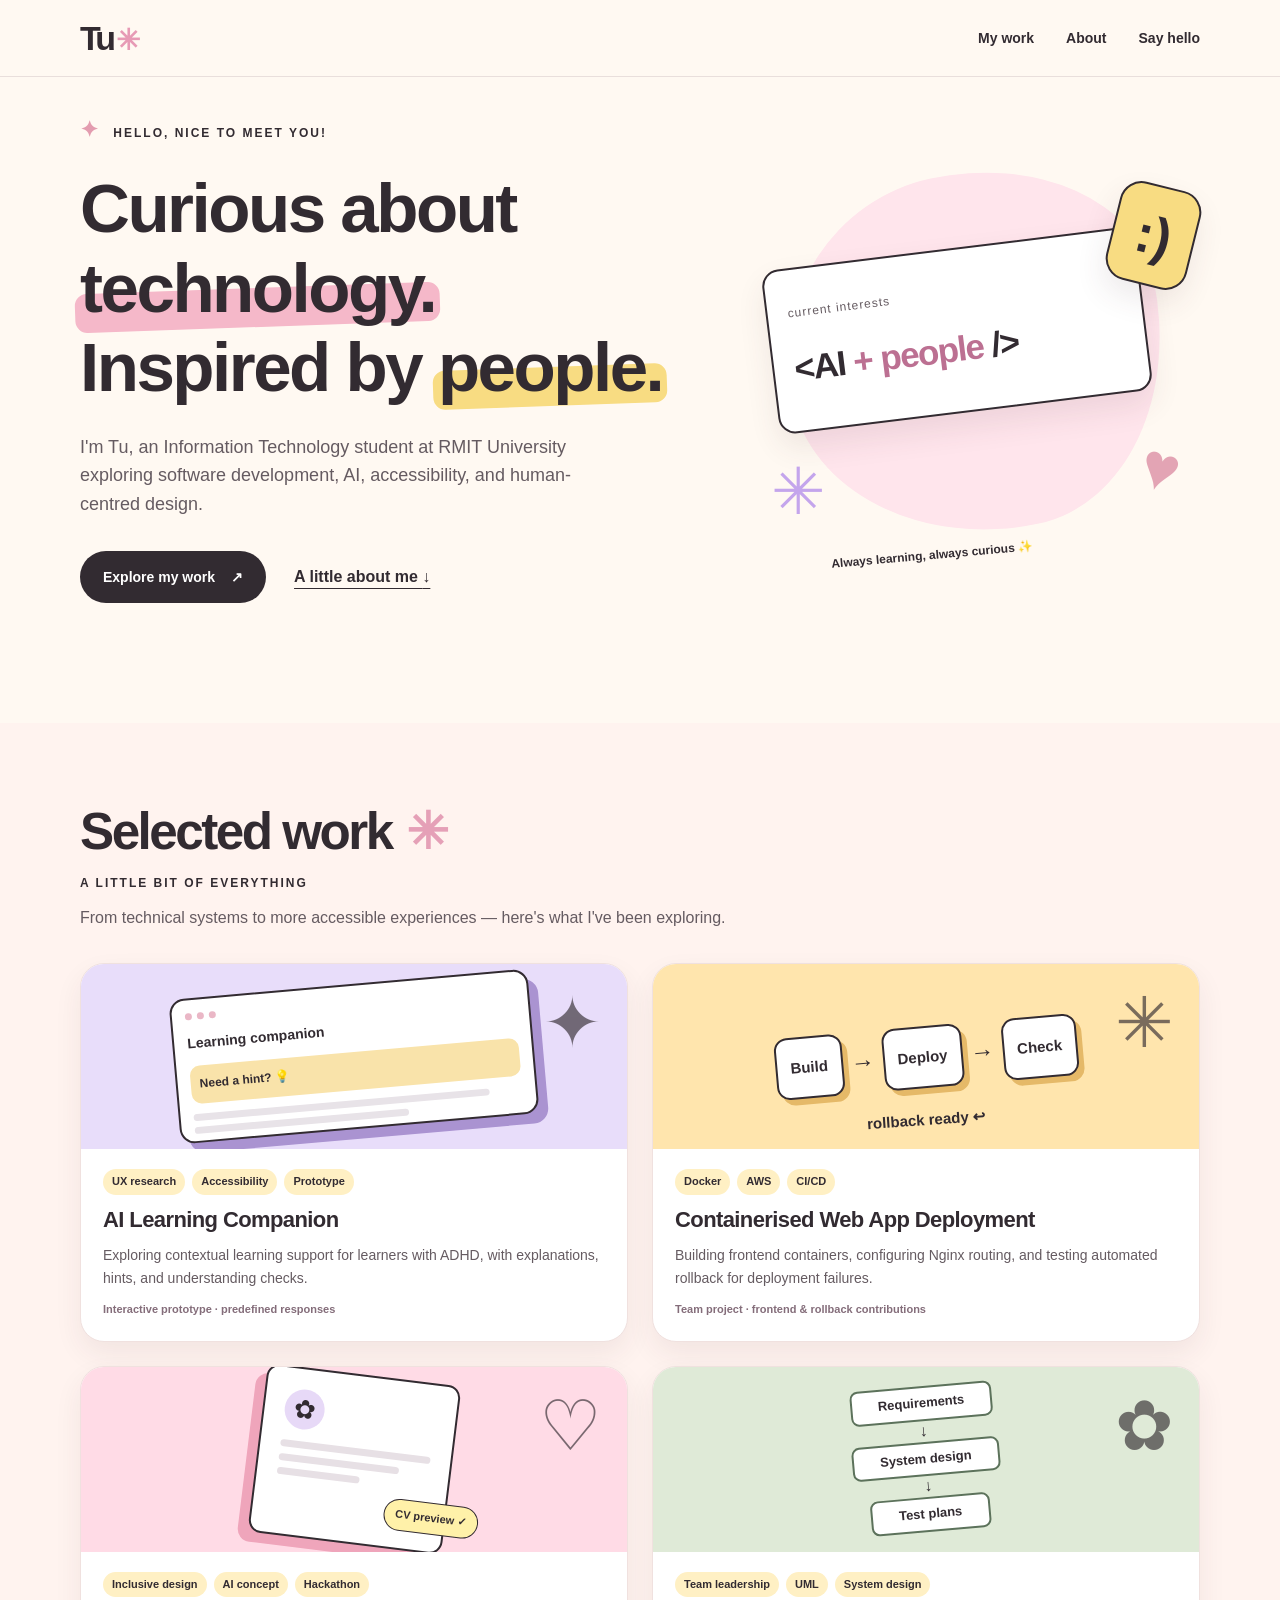
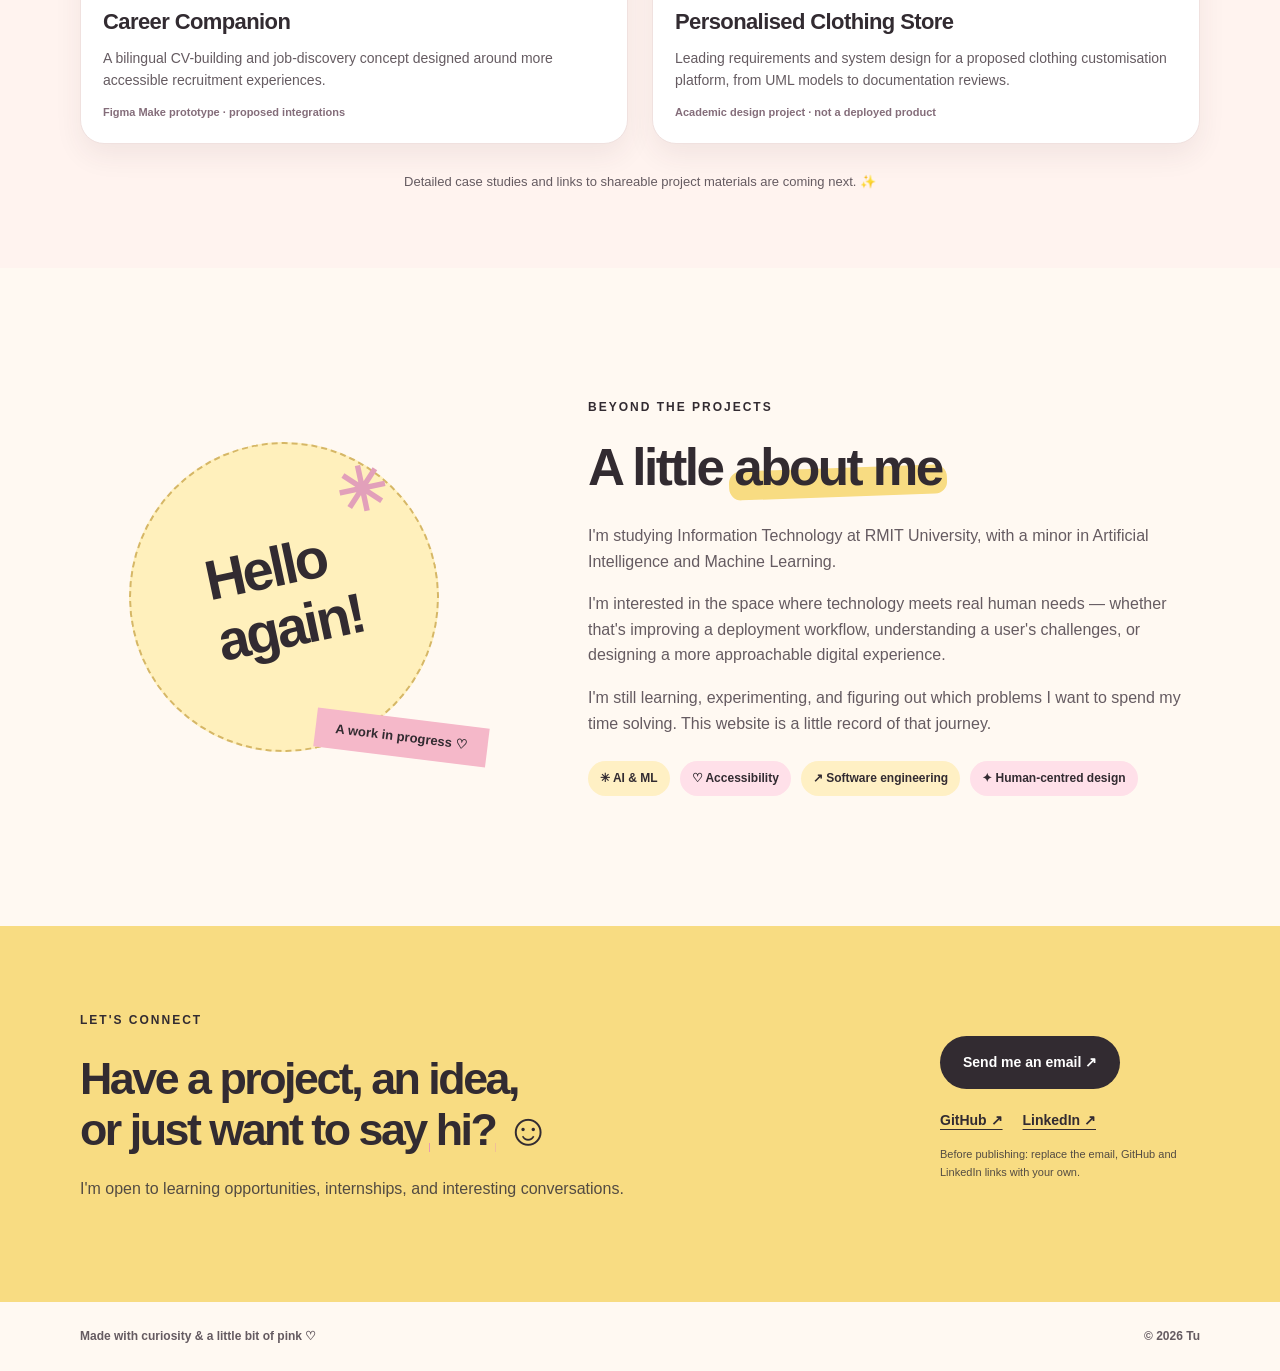
==== index.html @ e510f641 "Add back-to-top functionality on home page and reallocate files into folders" ====
<!DOCTYPE html>
<html lang="en">

<head>
  <meta charset="UTF-8" />
  <meta name="viewport" content="width=device-width, initial-scale=1.0" />
  <meta name="description" content="Portfolio of an RMIT Information Technology student exploring software development, AI and human-centred design." />
  <meta name="theme-color" content="#fff9f2" />
  <title>Tu | IT & Human-Centred Technology</title>
  <link rel="stylesheet" href="styles/styles.css" />
  <script src="scripts/script.js" defer></script>
</head>

<body>
  <a class="skip-link" href="#main">Skip to content</a>
  <header class="site-header">
    <nav class="nav container" aria-label="Main navigation">
      <a class="logo" href="#home" aria-label="Tu, back to home">Tu<span class="logo-dot">✳</span></a>
      <button class="menu-toggle" type="button" aria-expanded="false" aria-controls="nav-links" aria-label="Open navigation menu"><span></span><span></span><span></span></button>
      <div class="nav-links" id="nav-links">
        <a href="#work">My work</a><a href="#about">About</a><a href="#contact">Say hello</a>
      </div>
    </nav>
  </header>

  <main id="main">
    <section class="hero container" id="home" aria-labelledby="hero-title">
      <div class="hero-copy">
        <p class="eyebrow"><span class="sparkle" aria-hidden="true">✦</span> HELLO, NICE TO MEET YOU!</p>
        <h1 id="hero-title">Curious about <span class="highlight highlight-pink">technology.</span><br />Inspired by <span class="highlight highlight-yellow">people.</span></h1>
        <p class="hero-description">I'm Tu, an Information Technology student at RMIT University exploring software development, AI, accessibility, and human-centred design.</p>
        <div class="hero-actions"><a class="button button-primary" href="#work">Explore my work <span aria-hidden="true">↗</span></a><a class="text-link" href="#about">A little about me <span aria-hidden="true">↓</span></a></div>
      </div>
      <div class="hero-art" aria-hidden="true">
        <div class="art-blob"></div>
        <div class="art-card card-code"><span class="mini-label">current interests</span><span class="code-line">&lt;AI <b>+ people</b> /&gt;</span></div>
        <div class="art-card card-smile">:)</div>
        <div class="art-sticker sticker-star">✳</div>
        <div class="art-sticker sticker-heart">♥</div>
        <div class="art-caption">Always learning, always curious ✨</div>
      </div>
    </section>

    <section class="work-section" id="work" aria-labelledby="work-title">
      <div class="container">
        <div class="section-heading">
          <h2 id="work-title">Selected <span class="underline-swoosh">work</span><span class="title-star" aria-hidden="true">✳</span></h2>
          <p class="eyebrow">A LITTLE BIT OF EVERYTHING</p>
          <p class="section-description">From technical systems to more accessible experiences — here's what I've been exploring.</p>
        </div>
        <div class="project-grid">
          <a class="project-card project-card-link" href="pages/ai-learning-companion.html" aria-label="View AI Learning Companion case study">
            <div class="project-art art-learning"><span class="art-symbol" aria-hidden="true">✦</span>
              <div class="mock-window">
                <div class="mock-dots"><i></i><i></i><i></i></div>
                <div class="mock-title">Learning companion</div>
                <div class="mock-bubble">Need a hint? 💡</div>
                <div class="mock-line"></div>
                <div class="mock-line short"></div>
              </div>
            </div>
            <div class="project-body">
              <div class="tags"><span>UX research</span><span>Accessibility</span><span>Prototype</span></div>
              <h3>AI Learning Companion</h3>
              <p>Exploring contextual learning support for learners with ADHD, with explanations, hints, and understanding checks.</p>
              <p class="project-note">Interactive prototype · predefined responses</p>
            </div>
          </a>
          <article class="project-card">
            <div class="project-art art-deploy"><span class="art-symbol" aria-hidden="true">✳</span>
              <div class="pipeline" aria-hidden="true"><span>Build</span><b>→</b><span>Deploy</span><b>→</b><span>Check</span></div>
              <div class="pipeline-caption">rollback ready ↩</div>
            </div>
            <div class="project-body">
              <div class="tags"><span>Docker</span><span>AWS</span><span>CI/CD</span></div>
              <h3>Containerised Web App Deployment</h3>
              <p>Building frontend containers, configuring Nginx routing, and testing automated rollback for deployment failures.</p>
              <p class="project-note">Team project · frontend & rollback contributions</p>
            </div>
          </article>
          <article class="project-card">
            <div class="project-art art-career"><span class="art-symbol" aria-hidden="true">♡</span>
              <div class="resume-card">
                <div class="resume-avatar">✿</div>
                <div class="resume-lines"><i></i><i></i><i></i></div>
                <div class="resume-pill">CV preview ✓</div>
              </div>
            </div>
            <div class="project-body">
              <div class="tags"><span>Inclusive design</span><span>AI concept</span><span>Hackathon</span></div>
              <h3>Career Companion</h3>
              <p>A bilingual CV-building and job-discovery concept designed around more accessible recruitment experiences.</p>
              <p class="project-note">Figma Make prototype · proposed integrations</p>
            </div>
          </article>
          <article class="project-card">
            <div class="project-art art-store"><span class="art-symbol" aria-hidden="true">✿</span>
              <div class="diagram" aria-hidden="true"><span>Requirements</span><b>↓</b><span>System design</span><b>↓</b><span>Test plans</span></div>
            </div>
            <div class="project-body">
              <div class="tags"><span>Team leadership</span><span>UML</span><span>System design</span></div>
              <h3>Personalised Clothing Store</h3>
              <p>Leading requirements and system design for a proposed clothing customisation platform, from UML models to documentation reviews.</p>
              <p class="project-note">Academic design project · not a deployed product</p>
            </div>
          </article>
        </div>
        <p class="work-footnote">Detailed case studies and links to shareable project materials are coming next. ✨</p>
      </div>
    </section>

    <section class="about-section container" id="about" aria-labelledby="about-title">
      <div class="about-art" aria-hidden="true">
        <div class="about-circle"><span>Hello<br />again!</span><b>✳</b></div>
        <div class="about-tape">A work in progress ♡</div>
      </div>
      <div class="about-copy">
        <p class="eyebrow">BEYOND THE PROJECTS</p>
        <h2 id="about-title">A little <span class="highlight highlight-yellow">about me</span></h2>
        <p>I'm studying Information Technology at RMIT University, with a minor in Artificial Intelligence and Machine Learning.</p>
        <p>I'm interested in the space where technology meets real human needs — whether that's improving a deployment workflow, understanding a user's challenges, or designing a more approachable digital experience.</p>
        <p>I'm still learning, experimenting, and figuring out which problems I want to spend my time solving. This website is a little record of that journey.</p>
        <div class="interest-list"><span>✳ AI & ML</span><span>♡ Accessibility</span><span>↗ Software engineering</span><span>✦ Human-centred design</span></div>
      </div>
    </section>

    <section class="contact-section" id="contact" aria-labelledby="contact-title">
      <div class="container contact-inner">
        <div>
          <p class="eyebrow">LET'S CONNECT</p>
          <h2 id="contact-title">Have a project, an idea,<br />or just want to <em>say hi?</em> <span aria-hidden="true">☺</span></h2>
          <p>I'm open to learning opportunities, internships, and interesting conversations.</p>
        </div>
        <div class="contact-actions"><a class="button button-primary" href="mailto:YOUR_EMAIL@example.com">Send me an email ↗</a>
          <div class="social-links"><a href="https://github.com/TuVo712" target="_blank" rel="noopener noreferrer">GitHub ↗</a><a href="https://www.linkedin.com/" target="_blank" rel="noopener noreferrer">LinkedIn ↗</a></div>
          <p class="placeholder-warning">Before publishing: replace the email, GitHub and LinkedIn links with your own.</p>
        </div>
      </div>
    </section>
  </main>
  <footer class="footer container"><span>Made with curiosity & a little bit of pink ♡</span><span>© <span id="year">2026</span> Tu</span></footer>
  <a class="home-to-top" href="#home" aria-label="Back to top" title="Back to top">↑</a>
  <script src="scripts/back-to-top.js" defer></script>
</body>

</html>
---- styles/styles.css ----
:root {
    --ink: #322b31;
    --muted: #655b61;
    --cream: #fff9f2;
    --pink: #f5b8c9;
    --pink-light: #ffe5ec;
    --yellow: #f8dc82;
    --yellow-light: #fff0bc;
    --purple: #dcd2f5;
    --line: #e9dfdc;
    --shadow: 0 12px 28px rgba(66, 42, 50, .07);
    font-family: 'Trebuchet MS', Arial, sans-serif;
    color: var(--ink);
    background: var(--cream);
    scroll-behavior: smooth
}

* {
    box-sizing: border-box
}

body {
    margin: 0;
    line-height: 1.6
}

a {
    color: inherit
}

button {
    font: inherit
}

.container {
    width: min(1120px, calc(100% - 48px));
    margin-inline: auto
}

.skip-link {
    position: absolute;
    left: 12px;
    top: -60px;
    background: var(--ink);
    color: white;
    padding: 10px;
    z-index: 100
}

.skip-link:focus {
    top: 12px
}

:focus-visible {
    outline: 3px solid #7d58ba;
    outline-offset: 4px
}

.site-header {
    background: rgba(255, 249, 242, .96);
    border-bottom: 1px solid var(--line);
    position: sticky;
    top: 0;
    z-index: 20;
    backdrop-filter: blur(12px)
}

.nav {
    min-height: 76px;
    display: flex;
    align-items: center;
    justify-content: space-between
}

.logo {
    font-size: 34px;
    font-weight: 900;
    letter-spacing: -3px;
    text-decoration: none;
    line-height: 1
}

.logo-dot {
    color: #e79ab5;
    font-size: 29px;
    margin-left: 3px
}

.nav-links {
    display: flex;
    gap: 32px;
    align-items: center
}

.nav-links a {
    text-decoration: none;
    font-weight: 700;
    font-size: 14px
}

.nav-links a:hover,
.text-link:hover,
.social-links a:hover {
    color: #ae4c75
}

.menu-toggle {
    display: none;
    border: 0;
    background: transparent;
    padding: 10px;
    cursor: pointer
}

.menu-toggle span {
    display: block;
    width: 24px;
    height: 2px;
    background: var(--ink);
    margin: 5px
}

.hero {
    display: grid;
    grid-template-columns: 1.15fr .85fr;
    gap: 40px;
    align-items: center;
    padding-top: 35px;
    padding-bottom: 120px
}

.eyebrow {
    font-size: 12px;
    letter-spacing: 2px;
    font-weight: 900;
    margin: 0 0 22px
}

.sparkle {
    font-size: 22px;
    color: #e39caf;
    margin-right: 8px
}

h1,
h2,
h3,
p {
    margin-top: 0
}

h1,
h2 {
    line-height: 1.15;
    letter-spacing: -2.5px
}

h1 {
    font-size: clamp(43px, 5.4vw, 76px);
    margin-bottom: 25px
}

h2 {
    font-size: clamp(35px, 4vw, 55px);
    margin-bottom: 0
}

.highlight {
    position: relative;
    z-index: 0;
    white-space: nowrap
}

.highlight:before {
    content: '';
    position: absolute;
    inset: 50% -5px 0;
    z-index: -1;
    border-radius: 12px;
    transform: rotate(-2deg)
}

.highlight-pink:before {
    background: var(--pink)
}

.highlight-yellow:before {
    background: var(--yellow)
}

.hero-description {
    max-width: 540px;
    color: var(--muted);
    font-size: 18px;
    margin-bottom: 32px
}

.hero-actions {
    display: flex;
    align-items: center;
    gap: 28px;
    flex-wrap: wrap
}

.button {
    display: inline-flex;
    align-items: center;
    justify-content: center;
    gap: 16px;
    padding: 15px 23px;
    text-decoration: none;
    border-radius: 100px;
    font-weight: 900;
    font-size: 14px;
    transition: transform .2s, box-shadow .2s
}

.button:hover {
    transform: translateY(-3px);
    box-shadow: var(--shadow)
}

.button-primary {
    background: var(--ink);
    color: white
}

.text-link {
    font-weight: 800;
    text-underline-offset: 6px
}

.hero-art {
    height: 420px;
    position: relative;
    isolation: isolate
}

.art-blob {
    position: absolute;
    inset: 25px 35px 35px 45px;
    background: var(--pink-light);
    border-radius: 48% 52% 43% 57% / 52% 40% 60% 48%;
    transform: rotate(-12deg)
}

.art-card {
    position: absolute;
    box-shadow: 0 14px 30px #50313a19
}

.card-code {
    background: white;
    border: 2px solid var(--ink);
    border-radius: 17px;
    top: 100px;
    left: 6%;
    padding: 25px 20px;
    transform: rotate(-7deg);
    width: 82%;
    min-height: 165px;
    display: flex;
    flex-direction: column;
    justify-content: center;
    gap: 18px
}

.mini-label {
    font-size: 12px;
    color: var(--muted);
    letter-spacing: 1px
}

.code-line {
    font-size: clamp(23px, 3vw, 35px);
    font-weight: 900;
    letter-spacing: -1.5px
}

.code-line b {
    color: #bc7092
}

.card-smile {
    background: var(--yellow);
    border: 2px solid var(--ink);
    font-size: 53px;
    font-weight: 900;
    line-height: 1;
    right: 1%;
    top: 37px;
    transform: rotate(14deg);
    padding: 22px;
    border-radius: 22px
}

.art-sticker {
    position: absolute;
    font-size: 65px
}

.sticker-star {
    color: #c4a5ec;
    bottom: 24px;
    left: 30px
}

.sticker-heart {
    color: #e3a4b4;
    right: 20px;
    bottom: 48px;
    transform: rotate(17deg)
}

.art-caption {
    position: absolute;
    bottom: 3px;
    left: 90px;
    font-size: 12px;
    font-weight: 800;
    transform: rotate(-5deg)
}

.work-section {
    background: #fff3ef;
    padding: 80px 0 75px
}

.section-heading {
    display: flex;
    flex-direction: column;
    align-items: flex-start;
    gap: 12px;
    margin-bottom: 32px;
}

.section-heading .eyebrow {
    margin: 0;
}

.section-heading .section-description {
    max-width: 650px;
    color: var(--muted);
    margin: 0;
    line-height: 1.6;
}

.underline-swoosh {
    text-decoration: underline;
    text-decoration-color: var(--yellow);
    text-decoration-thickness: 12px;
    text-underline-offset: -5px
}

.title-star {
    color: #e5a0b7;
    margin-left: 14px
}

.project-grid {
    display: grid;
    grid-template-columns: repeat(2, minmax(0, 1fr));
    gap: 24px
}

.project-card {
    background: white;
    border: 1px solid #f0e1df;
    border-radius: 24px;
    overflow: hidden;
    box-shadow: var(--shadow);
    transition: transform .2s
}

.project-card:hover {
    transform: translateY(-5px)
}

.project-art {
    height: 185px;
    position: relative;
    display: grid;
    place-items: center;
    overflow: hidden
}

.art-learning {
    background: #e8ddfa
}

.art-deploy {
    background: #ffe5ad
}

.art-career {
    background: #ffdbe6
}

.art-store {
    background: #dfead7
}

.art-symbol {
    position: absolute;
    right: 25px;
    top: 3px;
    font-size: 70px;
    opacity: .65
}

.mock-window {
    background: #fff;
    border: 2px solid var(--ink);
    border-radius: 15px;
    width: 66%;
    height: 145px;
    transform: rotate(-5deg);
    padding: 13px;
    box-shadow: 9px 10px 0 #aa93d1
}

.mock-dots {
    display: flex;
    gap: 5px;
    margin-bottom: 12px
}

.mock-dots i {
    width: 7px;
    height: 7px;
    background: #eab7c6;
    border-radius: 50%
}

.mock-title {
    font-weight: 900;
    font-size: 14px;
    margin-bottom: 12px
}

.mock-bubble {
    background: #f9e3aa;
    border-radius: 10px;
    padding: 9px;
    font-size: 12px;
    font-weight: 700;
    margin-bottom: 10px
}

.mock-line {
    height: 7px;
    width: 90%;
    background: #e8e3e8;
    border-radius: 10px;
    margin-bottom: 6px
}

.mock-line.short {
    width: 65%
}

.pipeline {
    display: flex;
    align-items: center;
    gap: 8px;
    transform: rotate(-5deg)
}

.pipeline span {
    background: white;
    border: 2px solid var(--ink);
    border-radius: 13px;
    padding: 17px 13px;
    font-size: 15px;
    font-weight: 900;
    box-shadow: 5px 6px 0 #e5b968
}

.pipeline b {
    font-size: 24px
}

.pipeline-caption {
    position: absolute;
    bottom: 17px;
    font-size: 15px;
    font-weight: 800;
    transform: rotate(-4deg)
}

.resume-card {
    width: 195px;
    height: 170px;
    background: white;
    border: 2px solid var(--ink);
    border-radius: 13px;
    transform: rotate(7deg);
    box-shadow: -10px 10px 0 #efa5bb;
    padding: 20px
}

.resume-avatar {
    background: #e7d9f7;
    width: 40px;
    height: 40px;
    border-radius: 50%;
    text-align: center;
    font-size: 26px
}

.resume-lines {
    margin-top: 12px
}

.resume-lines i {
    display: block;
    background: #e7e0e5;
    height: 7px;
    border-radius: 4px;
    margin: 7px 0
}

.resume-lines i:nth-child(2) {
    width: 80%
}

.resume-lines i:nth-child(3) {
    width: 55%
}

.resume-pill {
    position: absolute;
    right: -35px;
    bottom: 17px;
    background: #fff1a9;
    padding: 6px 11px;
    border-radius: 20px;
    border: 1px solid var(--ink);
    font-size: 11px;
    font-weight: 800
}

.diagram {
    display: flex;
    flex-direction: column;
    align-items: center;
    gap: 0;
    transform: rotate(-5deg)
}

.diagram span {
    background: white;
    border: 2px solid #5c725b;
    border-radius: 8px;
    padding: 5px 26px;
    font-size: 13px;
    font-weight: 900
}

.diagram b {
    line-height: 1.3
}

.project-body {
    padding: 20px 22px 22px
}

.tags {
    display: flex;
    gap: 7px;
    flex-wrap: wrap;
    margin-bottom: 11px
}

.tags span {
    font-size: 11px;
    background: #fff0c4;
    border-radius: 20px;
    padding: 4px 9px;
    font-weight: 800
}

.project-body h3 {
    font-size: 22px;
    line-height: 1.3;
    margin-bottom: 10px;
    letter-spacing: -.6px
}

.project-body>p {
    color: var(--muted);
    font-size: 14px;
    margin-bottom: 12px
}

.project-body .project-note {
    font-size: 11px;
    color: #846d7a;
    margin-bottom: 0;
    font-weight: 800
}

.work-footnote {
    text-align: center;
    font-size: 13px;
    color: var(--muted);
    margin: 28px 0 0
}

.about-section {
    display: grid;
    grid-template-columns: .8fr 1.2fr;
    gap: 100px;
    align-items: center;
    padding-top: 130px;
    padding-bottom: 130px
}

.about-art {
    min-height: 350px;
    display: grid;
    place-items: center;
    position: relative
}

.about-circle {
    height: 310px;
    width: 310px;
    border-radius: 50%;
    background: var(--yellow-light);
    border: 2px dashed #d6b766;
    display: flex;
    align-items: center;
    justify-content: center;
    transform: rotate(-12deg);
    position: relative
}

.about-circle>span {
    font-size: 56px;
    font-weight: 900;
    line-height: 1.1;
    letter-spacing: -3px
}

.about-circle>b {
    position: absolute;
    right: 30px;
    top: 18px;
    font-size: 60px;
    color: #e2a0ba
}

.about-tape {
    position: absolute;
    bottom: 15px;
    right: 0;
    background: var(--pink);
    padding: 9px 20px;
    transform: rotate(7deg);
    font-weight: 800;
    font-size: 13px
}

.about-copy h2 {
    margin-bottom: 25px
}

.about-copy>p:not(.eyebrow) {
    color: var(--muted);
    font-size: 16px;
    margin-bottom: 17px
}

.interest-list {
    display: flex;
    gap: 10px;
    flex-wrap: wrap;
    margin-top: 25px
}

.interest-list span {
    padding: 8px 12px;
    background: #fff0c4;
    border-radius: 20px;
    font-weight: 800;
    font-size: 12px
}

.interest-list span:nth-child(even) {
    background: #ffe0e9
}

.contact-section {
    background: var(--yellow);
    padding: 85px 0
}

.contact-inner {
    display: flex;
    justify-content: space-between;
    align-items: center;
    gap: 40px
}

.contact-inner h2 {
    font-size: clamp(31px, 3.5vw, 48px);
    margin-bottom: 20px
}

.contact-inner h2 em {
    font-style: normal;
    text-decoration: underline;
    text-decoration-color: #e79bb3;
    text-decoration-thickness: 9px;
    text-underline-offset: -2px
}

.contact-inner p:not(.eyebrow) {
    color: #534b42
}

.contact-actions {
    min-width: 240px
}

.social-links {
    display: flex;
    gap: 20px;
    margin-top: 20px
}

.social-links a {
    font-weight: 900;
    font-size: 14px;
    text-underline-offset: 4px
}

.placeholder-warning {
    max-width: 260px;
    font-size: 11px;
    margin-top: 15px
}

.footer {
    display: flex;
    justify-content: space-between;
    gap: 20px;
    padding-top: 25px;
    padding-bottom: 25px;
    font-size: 12px;
    font-weight: 800;
    color: var(--muted)
}

@media(max-width:850px) {
    .hero {
        grid-template-columns: 1fr;
        padding-top: 70px;
        padding-bottom: 75px
    }

    .hero-art {
        height: 320px;
        max-width: 440px;
        width: 100%;
        margin: auto
    }

    .card-code {
        top: 70px
    }

    .section-heading {
        align-items: start;
        flex-direction: column;
        gap: 12px
    }

    .about-section {
        gap: 35px
    }

    .about-circle {
        height: 240px;
        width: 240px
    }

    .about-circle>span {
        font-size: 44px
    }

    .about-art {
        min-height: 280px
    }
}

@media(max-width:620px) {
    .container {
        width: min(100% - 32px, 1120px)
    }

    .nav {
        min-height: 65px
    }

    .menu-toggle {
        display: block
    }

    .nav-links {
        display: none;
        position: absolute;
        top: 65px;
        left: 0;
        right: 0;
        background: var(--cream);
        border-bottom: 1px solid var(--line);
        padding: 18px 24px;
        flex-direction: column;
        align-items: stretch;
        gap: 18px
    }

    .nav-links.open {
        display: flex
    }

    .hero {
        gap: 0;
        padding-top: 60px
    }

    .hero-description {
        font-size: 16px
    }

    .hero-art {
        height: 290px
    }

    .card-code {
        left: 7%;
        top: 65px;
        min-height: 130px;
        padding: 16px
    }

    .card-smile {
        font-size: 36px;
        right: 5%;
        top: 28px
    }

    .art-sticker {
        font-size: 45px
    }

    .work-section {
        padding: 70px 0
    }

    .project-grid {
        grid-template-columns: 1fr
    }

    .project-art {
        height: 185px
    }

    .about-section {
        grid-template-columns: 1fr;
        padding-top: 70px;
        padding-bottom: 80px
    }

    .about-art {
        min-height: 255px;
        order: 2
    }

    .about-copy {
        order: 1
    }

    .contact-section {
        padding: 65px 0
    }

    .contact-inner {
        flex-direction: column;
        align-items: start
    }

    .footer {
        flex-direction: column;
        gap: 4px
    }

    h1 {
        letter-spacing: -2px
    }

    h2 {
        letter-spacing: -1.5px
    }
}

@media(prefers-reduced-motion:reduce) {

    *,
    *:before,
    *:after {
        scroll-behavior: auto !important;
        transition: none !important;
        animation: none !important
    }
}


/* Clickable project card: the whole card is one accessible link. */
.project-card-link {
    display: block;
    color: inherit;
    text-decoration: none;
    cursor: pointer;
}
.project-card-link:hover {
    color: inherit;
}
.project-card-link:focus-visible {
    outline: 3px solid #7d58ba;
    outline-offset: 5px;
    transform: translateY(-5px);
}

/* Homepage back-to-top control */
.home-to-top {
  position: fixed; right: 26px; bottom: 26px; z-index: 30;
  width: 46px; height: 46px; display: grid; place-items: center;
  border-radius: 50%; background: #f5d5e4; color: var(--ink);
  border: 1px solid #e9b7cd; box-shadow: 0 8px 22px #322b3122;
  font-size: 25px; font-weight: 800; text-decoration: none;
  opacity: 0; visibility: hidden; transform: translateY(10px);
  transition: opacity .2s, transform .2s, visibility .2s;
}
.home-to-top.visible { opacity: 1; visibility: visible; transform: translateY(0); }
.home-to-top:hover { background: #eec2d7; }
.home-to-top:focus-visible { outline: 3px solid #875a96; outline-offset: 3px; }
@media (max-width: 850px) { .home-to-top { right: 16px; bottom: 18px; } }
@media (prefers-reduced-motion: reduce) { .home-to-top { transition: none; } }
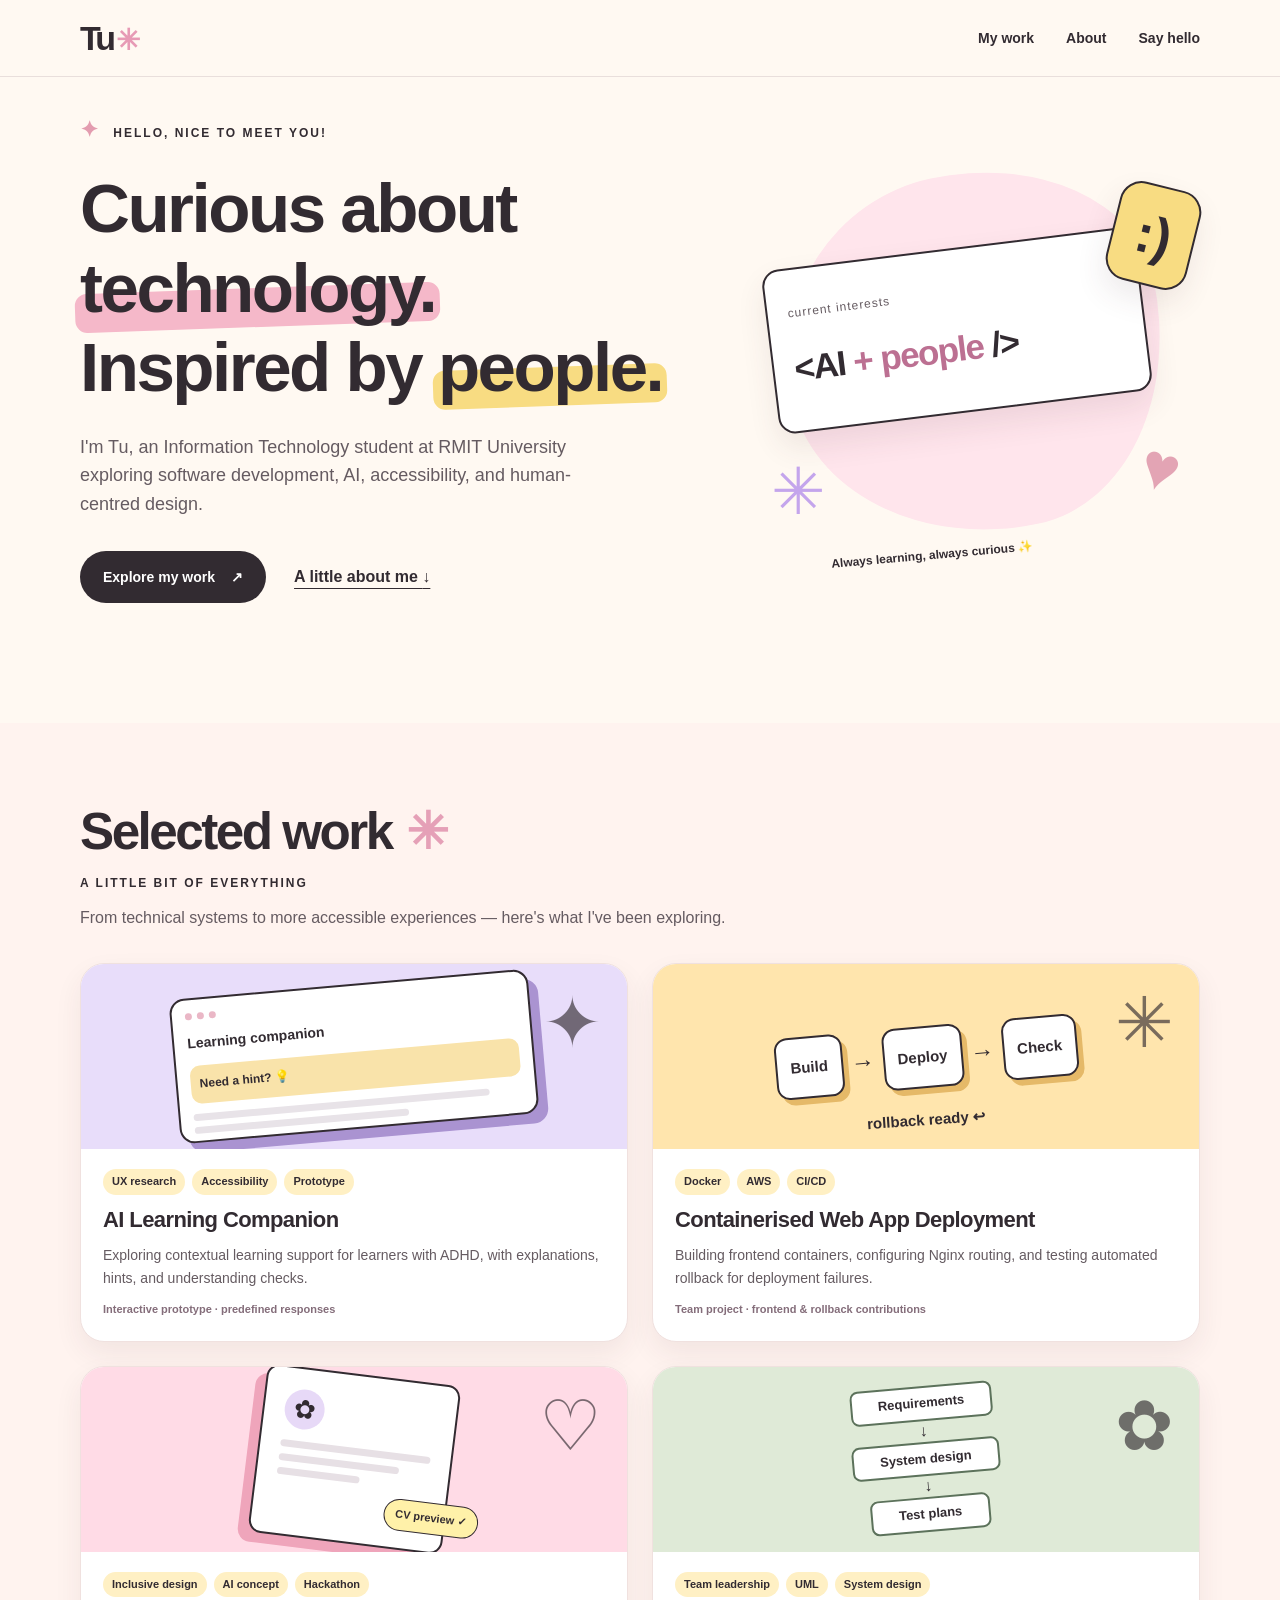
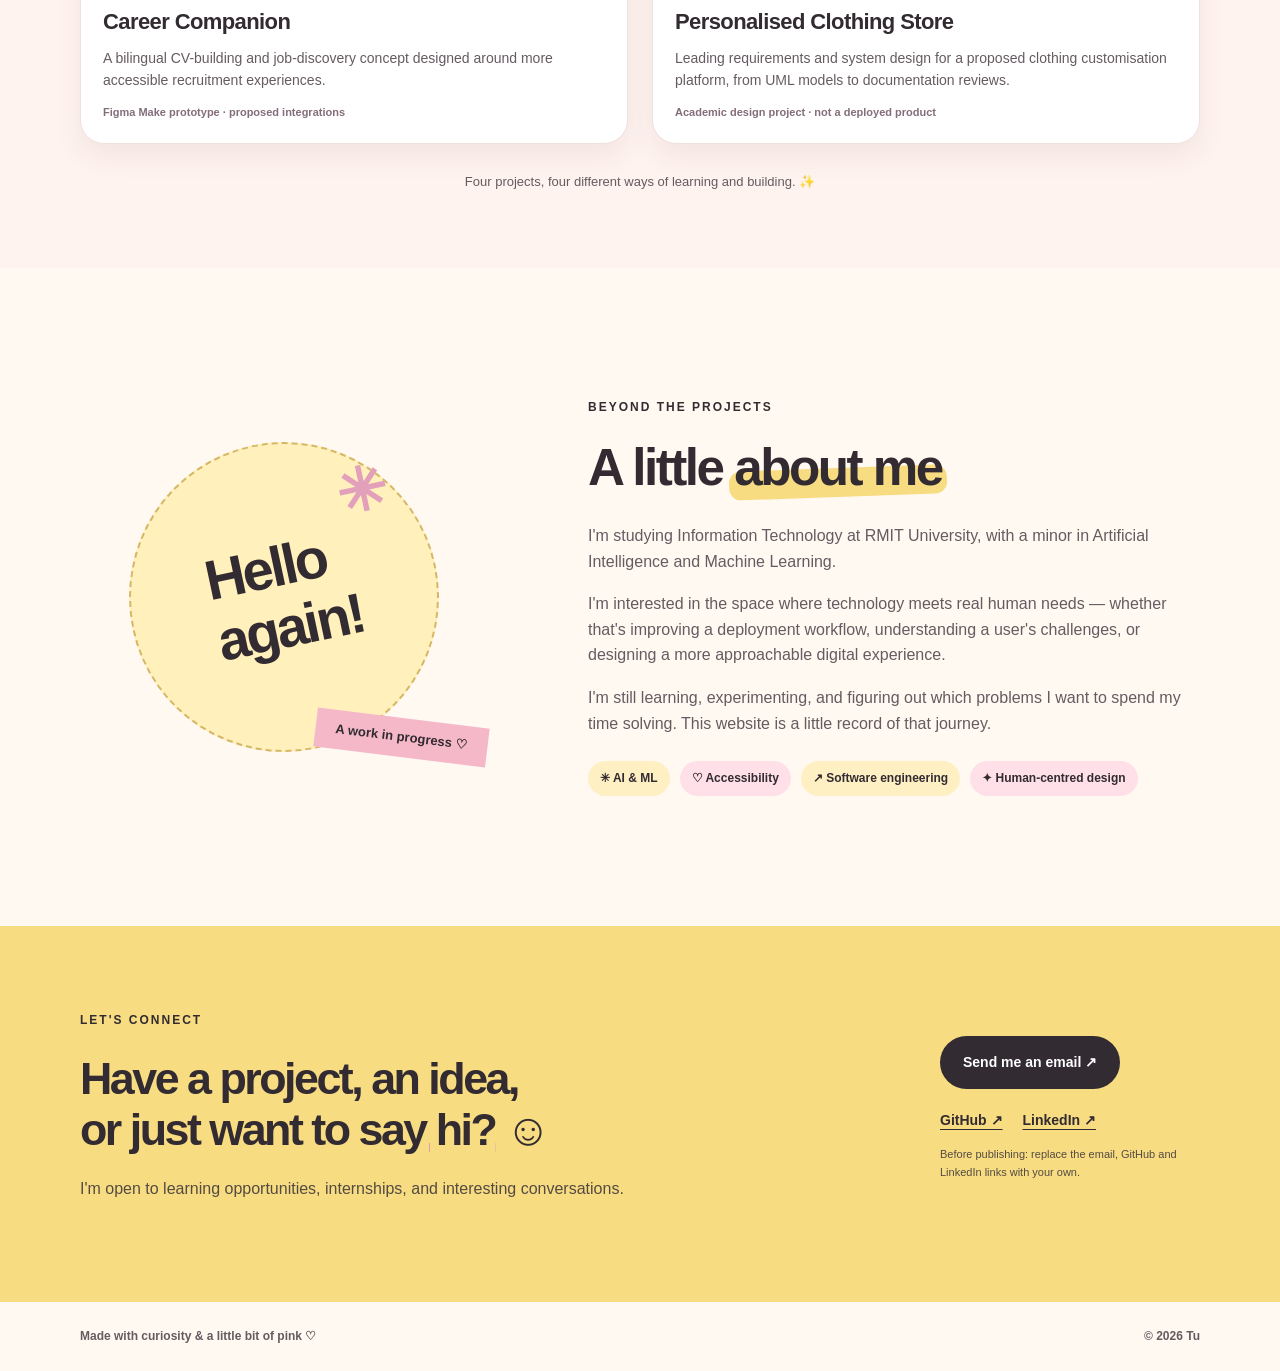
==== commit 22d1c597: "Update index.html for personalised clothing store link, add new personalised clothing case page and " ====
--- a/index.html
+++ b/index.html
@@ -66,7 +66,7 @@
               <p class="project-note">Interactive prototype · predefined responses</p>
             </div>
           </a>
-          <article class="project-card">
+          <a class="project-card project-card-link" href="pages/containerised-web-app-deployment.html" aria-label="View Containerised Web App Deployment case study">
             <div class="project-art art-deploy"><span class="art-symbol" aria-hidden="true">✳</span>
               <div class="pipeline" aria-hidden="true"><span>Build</span><b>→</b><span>Deploy</span><b>→</b><span>Check</span></div>
               <div class="pipeline-caption">rollback ready ↩</div>
@@ -77,8 +77,8 @@
               <p>Building frontend containers, configuring Nginx routing, and testing automated rollback for deployment failures.</p>
               <p class="project-note">Team project · frontend & rollback contributions</p>
             </div>
-          </article>
-          <article class="project-card">
+          </a>
+          <a class="project-card project-card-link" href="pages/career-companion.html" aria-label="View Career Companion case study">
             <div class="project-art art-career"><span class="art-symbol" aria-hidden="true">♡</span>
               <div class="resume-card">
                 <div class="resume-avatar">✿</div>
@@ -92,8 +92,8 @@
               <p>A bilingual CV-building and job-discovery concept designed around more accessible recruitment experiences.</p>
               <p class="project-note">Figma Make prototype · proposed integrations</p>
             </div>
-          </article>
-          <article class="project-card">
+          </a>
+          <a class="project-card project-card-link" href="pages/personalised-clothing-store.html" aria-label="View Personalised Clothing Store case study">
             <div class="project-art art-store"><span class="art-symbol" aria-hidden="true">✿</span>
               <div class="diagram" aria-hidden="true"><span>Requirements</span><b>↓</b><span>System design</span><b>↓</b><span>Test plans</span></div>
             </div>
@@ -103,9 +103,9 @@
               <p>Leading requirements and system design for a proposed clothing customisation platform, from UML models to documentation reviews.</p>
               <p class="project-note">Academic design project · not a deployed product</p>
             </div>
-          </article>
+          </a>
         </div>
-        <p class="work-footnote">Detailed case studies and links to shareable project materials are coming next. ✨</p>
+        <p class="work-footnote">Four projects, four different ways of learning and building. ✨</p>
       </div>
     </section>
 
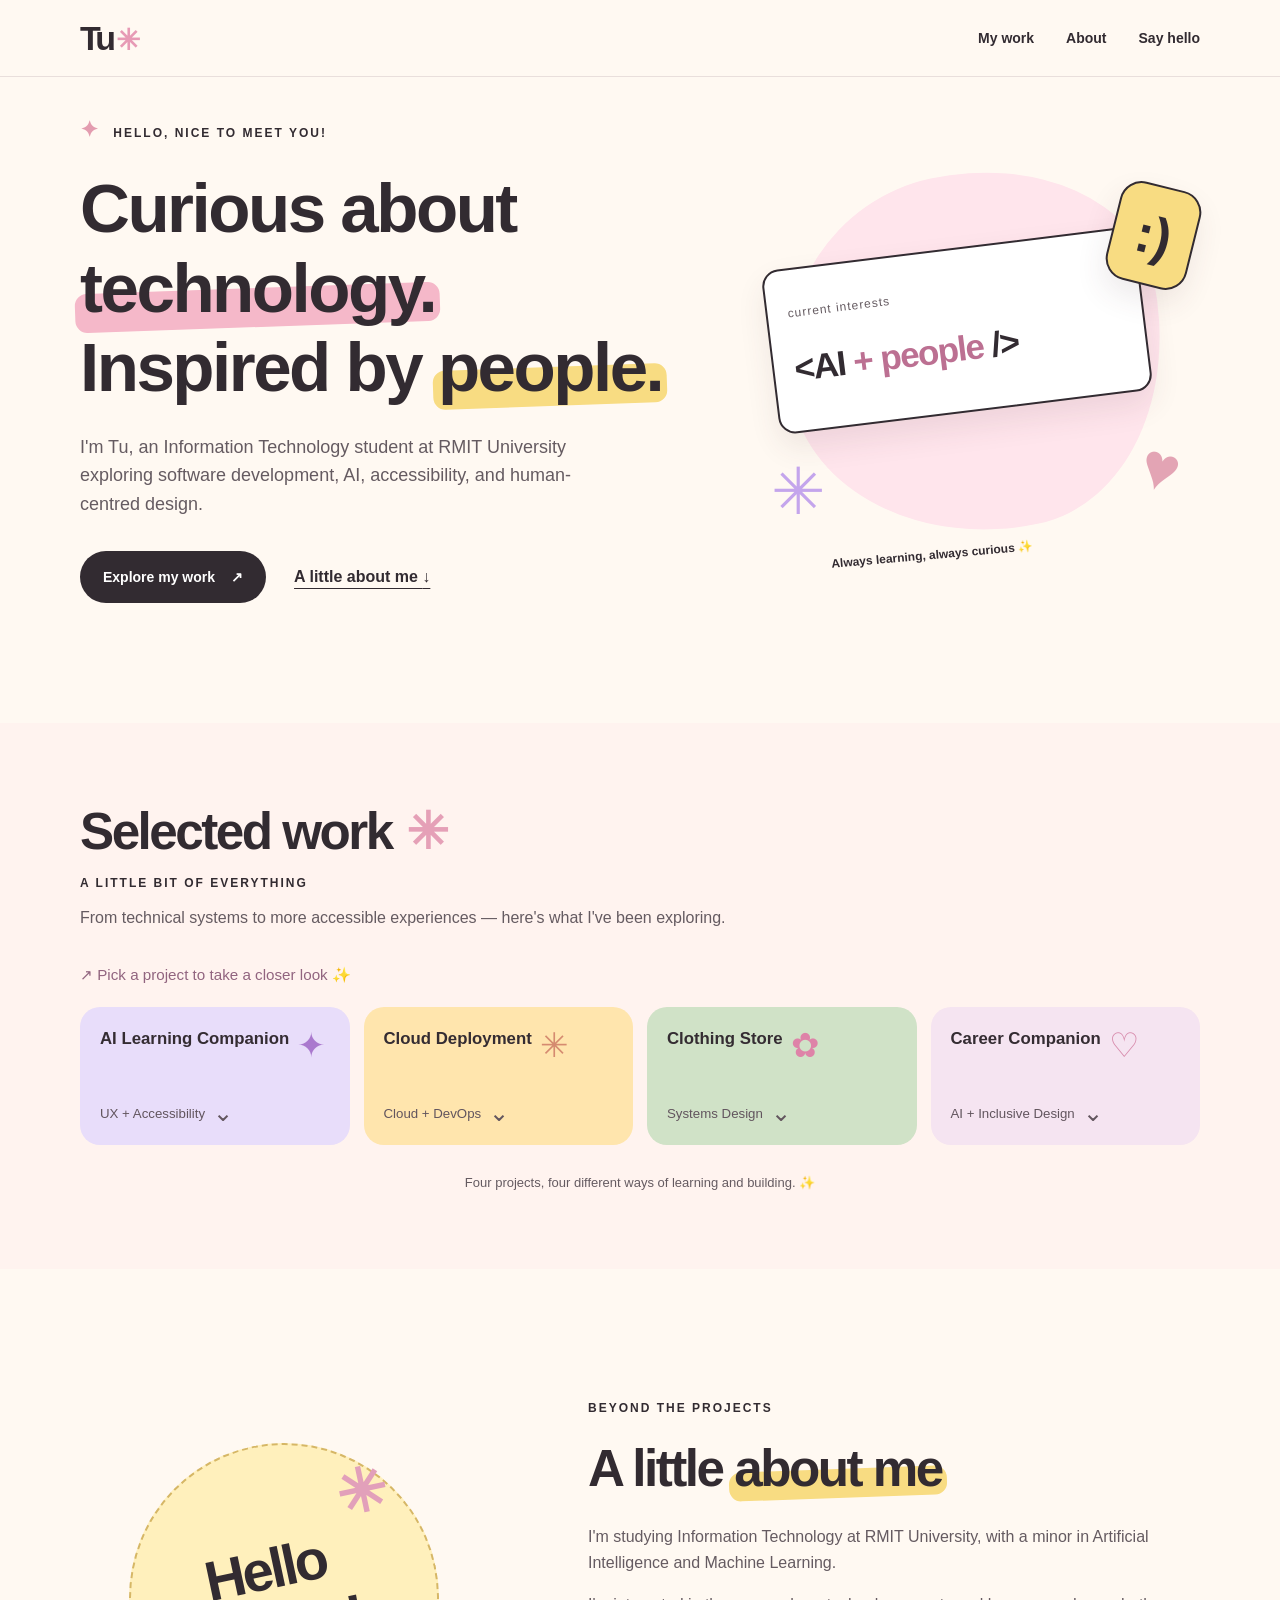
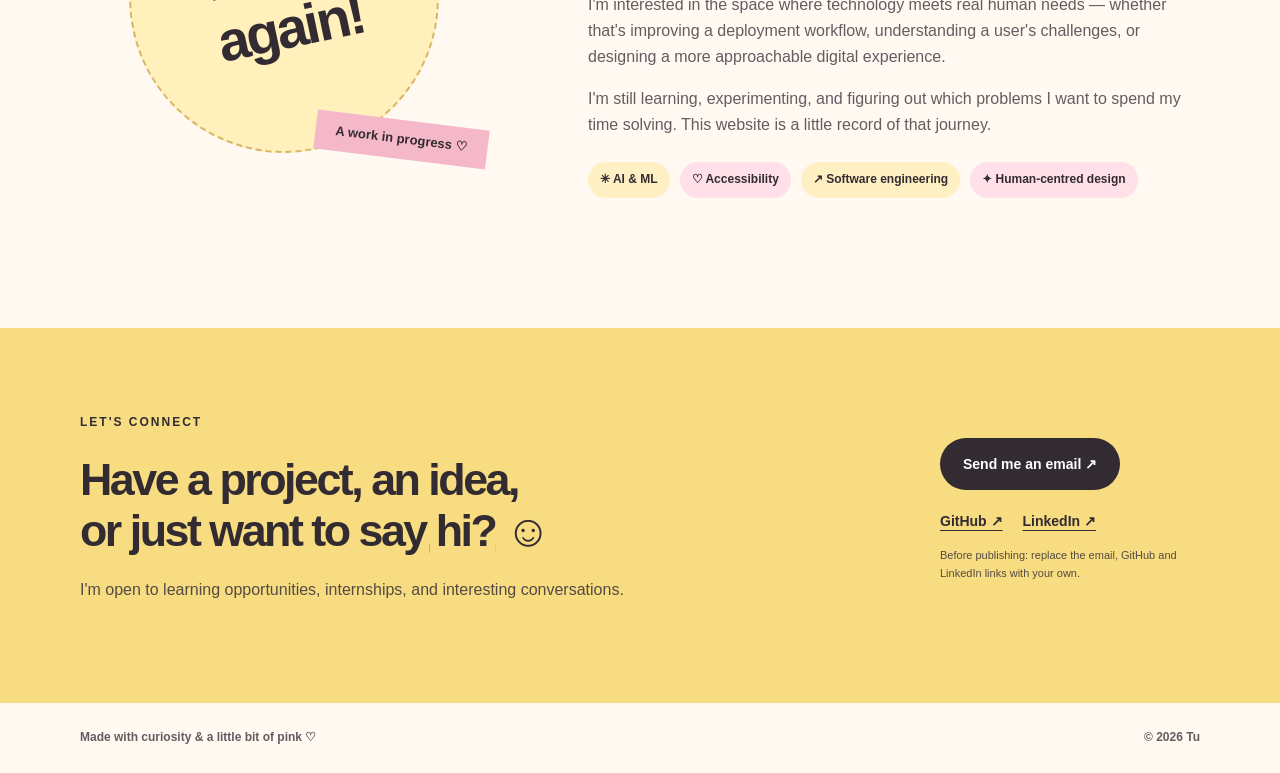
==== commit 6082d9eb: "change work's cards into collapsible panels" ====
--- a/index.html
+++ b/index.html
@@ -48,7 +48,27 @@
           <p class="eyebrow">A LITTLE BIT OF EVERYTHING</p>
           <p class="section-description">From technical systems to more accessible experiences — here's what I've been exploring.</p>
         </div>
-        <div class="project-grid">
+        <p class="work-instruction">↗ Pick a project to take a closer look ✨</p>
+        <div class="project-tiles" aria-label="Choose a project">
+          <button type="button" class="project-tile tile-learning" aria-expanded="false" aria-controls="project-preview" data-project="0">
+            <span class="tile-top"><span class="tile-name">AI Learning Companion</span><span class="tile-symbol" aria-hidden="true">✦</span></span>
+            <span class="tile-bottom"><span>UX + Accessibility</span><span class="tile-chevron" aria-hidden="true">⌄</span></span>
+          </button>
+          <button type="button" class="project-tile tile-deploy" aria-expanded="false" aria-controls="project-preview" data-project="1">
+            <span class="tile-top"><span class="tile-name">Cloud Deployment</span><span class="tile-symbol" aria-hidden="true">✳</span></span>
+            <span class="tile-bottom"><span>Cloud + DevOps</span><span class="tile-chevron" aria-hidden="true">⌄</span></span>
+          </button>
+          <button type="button" class="project-tile tile-store" aria-expanded="false" aria-controls="project-preview" data-project="2">
+            <span class="tile-top"><span class="tile-name">Clothing Store</span><span class="tile-symbol" aria-hidden="true">✿</span></span>
+            <span class="tile-bottom"><span>Systems Design</span><span class="tile-chevron" aria-hidden="true">⌄</span></span>
+          </button>
+          <button type="button" class="project-tile tile-career" aria-expanded="false" aria-controls="project-preview" data-project="3">
+            <span class="tile-top"><span class="tile-name">Career Companion</span><span class="tile-symbol" aria-hidden="true">♡</span></span>
+            <span class="tile-bottom"><span>AI + Inclusive Design</span><span class="tile-chevron" aria-hidden="true">⌄</span></span>
+          </button>
+        </div>
+        <div id="project-preview" class="project-preview" hidden>
+          <div class="project-preview-item" data-preview="0" hidden>
           <a class="project-card project-card-link" href="pages/ai-learning-companion.html" aria-label="View AI Learning Companion case study">
             <div class="project-art art-learning"><span class="art-symbol" aria-hidden="true">✦</span>
               <div class="mock-window">
@@ -64,8 +84,11 @@
               <h3>AI Learning Companion</h3>
               <p>Exploring contextual learning support for learners with ADHD, with explanations, hints, and understanding checks.</p>
               <p class="project-note">Interactive prototype · predefined responses</p>
+              <span class="project-cta">View case study <span aria-hidden="true">↗</span></span>
             </div>
           </a>
+          </div>
+          <div class="project-preview-item" data-preview="1" hidden>
           <a class="project-card project-card-link" href="pages/containerised-web-app-deployment.html" aria-label="View Containerised Web App Deployment case study">
             <div class="project-art art-deploy"><span class="art-symbol" aria-hidden="true">✳</span>
               <div class="pipeline" aria-hidden="true"><span>Build</span><b>→</b><span>Deploy</span><b>→</b><span>Check</span></div>
@@ -76,8 +99,25 @@
               <h3>Containerised Web App Deployment</h3>
               <p>Building frontend containers, configuring Nginx routing, and testing automated rollback for deployment failures.</p>
               <p class="project-note">Team project · frontend & rollback contributions</p>
+              <span class="project-cta">View case study <span aria-hidden="true">↗</span></span>
             </div>
           </a>
+          </div>
+          <div class="project-preview-item" data-preview="2" hidden>
+          <a class="project-card project-card-link" href="pages/personalised-clothing-store.html" aria-label="View Personalised Clothing Store case study">
+            <div class="project-art art-store"><span class="art-symbol" aria-hidden="true">✿</span>
+              <div class="diagram" aria-hidden="true"><span>Requirements</span><b>↓</b><span>System design</span><b>↓</b><span>Test plans</span></div>
+            </div>
+            <div class="project-body">
+              <div class="tags"><span>Team leadership</span><span>UML</span><span>System design</span></div>
+              <h3>Personalised Clothing Store</h3>
+              <p>Leading requirements and system design for a proposed clothing customisation platform, from UML models to documentation reviews.</p>
+              <p class="project-note">Academic design project · not a deployed product</p>
+              <span class="project-cta">View case study <span aria-hidden="true">↗</span></span>
+            </div>
+          </a>
+          </div>
+          <div class="project-preview-item" data-preview="3" hidden>
           <a class="project-card project-card-link" href="pages/career-companion.html" aria-label="View Career Companion case study">
             <div class="project-art art-career"><span class="art-symbol" aria-hidden="true">♡</span>
               <div class="resume-card">
@@ -91,19 +131,10 @@
               <h3>Career Companion</h3>
               <p>A bilingual CV-building and job-discovery concept designed around more accessible recruitment experiences.</p>
               <p class="project-note">Figma Make prototype · proposed integrations</p>
+              <span class="project-cta">View case study <span aria-hidden="true">↗</span></span>
             </div>
           </a>
-          <a class="project-card project-card-link" href="pages/personalised-clothing-store.html" aria-label="View Personalised Clothing Store case study">
-            <div class="project-art art-store"><span class="art-symbol" aria-hidden="true">✿</span>
-              <div class="diagram" aria-hidden="true"><span>Requirements</span><b>↓</b><span>System design</span><b>↓</b><span>Test plans</span></div>
-            </div>
-            <div class="project-body">
-              <div class="tags"><span>Team leadership</span><span>UML</span><span>System design</span></div>
-              <h3>Personalised Clothing Store</h3>
-              <p>Leading requirements and system design for a proposed clothing customisation platform, from UML models to documentation reviews.</p>
-              <p class="project-note">Academic design project · not a deployed product</p>
-            </div>
-          </a>
+          </div>
         </div>
         <p class="work-footnote">Four projects, four different ways of learning and building. ✨</p>
       </div>
@@ -139,7 +170,7 @@
     </section>
   </main>
   <footer class="footer container"><span>Made with curiosity & a little bit of pink ♡</span><span>© <span id="year">2026</span> Tu</span></footer>
-  <a class="home-to-top" href="#home" aria-label="Back to top" title="Back to top">↑</a>
+  <a class="home-to-top" href="#top" aria-label="Back to top" title="Back to top">↑</a>
   <script src="scripts/back-to-top.js" defer></script>
 </body>
 
--- a/styles/styles.css
+++ b/styles/styles.css
@@ -925,9 +925,11 @@
     text-decoration: none;
     cursor: pointer;
 }
+
 .project-card-link:hover {
     color: inherit;
 }
+
 .project-card-link:focus-visible {
     outline: 3px solid #7d58ba;
     outline-offset: 5px;
@@ -936,16 +938,298 @@
 
 /* Homepage back-to-top control */
 .home-to-top {
-  position: fixed; right: 26px; bottom: 26px; z-index: 30;
-  width: 46px; height: 46px; display: grid; place-items: center;
-  border-radius: 50%; background: #f5d5e4; color: var(--ink);
-  border: 1px solid #e9b7cd; box-shadow: 0 8px 22px #322b3122;
-  font-size: 25px; font-weight: 800; text-decoration: none;
-  opacity: 0; visibility: hidden; transform: translateY(10px);
-  transition: opacity .2s, transform .2s, visibility .2s;
-}
-.home-to-top.visible { opacity: 1; visibility: visible; transform: translateY(0); }
-.home-to-top:hover { background: #eec2d7; }
-.home-to-top:focus-visible { outline: 3px solid #875a96; outline-offset: 3px; }
-@media (max-width: 850px) { .home-to-top { right: 16px; bottom: 18px; } }
-@media (prefers-reduced-motion: reduce) { .home-to-top { transition: none; } }
+    position: fixed;
+    right: 26px;
+    bottom: 26px;
+    z-index: 30;
+    width: 46px;
+    height: 46px;
+    display: grid;
+    place-items: center;
+    border-radius: 50%;
+    background: #f5d5e4;
+    color: var(--ink);
+    border: 1px solid #e9b7cd;
+    box-shadow: 0 8px 22px #322b3122;
+    font-size: 25px;
+    font-weight: 800;
+    text-decoration: none;
+    opacity: 0;
+    visibility: hidden;
+    transform: translateY(10px);
+    transition: opacity .2s, transform .2s, visibility .2s;
+}
+
+.home-to-top.visible {
+    opacity: 1;
+    visibility: visible;
+    transform: translateY(0);
+}
+
+.home-to-top:hover {
+    background: #eec2d7;
+}
+
+.home-to-top:focus-visible {
+    outline: 3px solid #875a96;
+    outline-offset: 3px;
+}
+
+@media (max-width: 850px) {
+    .home-to-top {
+        right: 16px;
+        bottom: 18px;
+    }
+}
+
+@media (prefers-reduced-motion: reduce) {
+    .home-to-top {
+        transition: none;
+    }
+}
+
+/* Collapsible project gallery: all projects visible on arrival. */
+.work-instruction {
+    margin: 0 0 20px;
+    color: #91647f;
+    font-size: .95rem;
+}
+
+.project-tiles {
+    display: grid;
+    grid-template-columns: repeat(4, minmax(0, 1fr));
+    gap: 14px;
+}
+
+.project-tile {
+    font: inherit;
+    color: #342c32;
+    text-align: left;
+    border: 2px solid transparent;
+    border-radius: 20px;
+    padding: 19px 18px;
+    min-height: 138px;
+    display: flex;
+    flex-direction: column;
+    justify-content: space-between;
+    gap: 20px;
+    cursor: pointer;
+    transition: transform .2s ease, box-shadow .2s ease, border-color .2s ease;
+}
+
+.project-tile:hover {
+    transform: translateY(-5px);
+    box-shadow: 0 12px 25px rgba(56, 35, 50, .13);
+}
+
+.project-tile:focus-visible {
+    outline: 3px solid #7554aa;
+    outline-offset: 3px;
+}
+
+.project-tile[aria-expanded="true"] {
+    border-color: var(--tile-accent);
+    box-shadow: 0 6px 20px rgba(56, 35, 50, .09);
+}
+
+.tile-top,
+.tile-bottom {
+    display: flex;
+    align-items: center;
+    justify-content: space-between;
+    gap: 8px;
+}
+
+.tile-top {
+    align-items: flex-start;
+}
+
+.tile-name {
+    font-size: 1.05rem;
+    font-weight: 750;
+    line-height: 1.3;
+}
+
+.tile-symbol {
+    color: var(--tile-accent);
+    font-size: 2.15rem;
+    line-height: 1;
+    flex-shrink: 0;
+}
+
+.tile-bottom {
+    color: #62555e;
+    font-size: .83rem;
+}
+
+.tile-chevron {
+    font-size: 1.5rem;
+    line-height: .7;
+    transition: transform .2s ease;
+}
+
+.project-tile[aria-expanded="true"] .tile-chevron {
+    transform: rotate(180deg);
+}
+
+.tile-learning {
+    background: #e8ddfa;
+    --tile-accent: #aa79ce;
+}
+
+.tile-deploy {
+    background: #ffe5ad;
+    --tile-accent: #d58b70;
+}
+
+.tile-store {
+    background: #d0e2c7;
+    --tile-accent: #de83a8;
+}
+
+.tile-career {
+    background: #f5e4f1;
+    --tile-accent: #d78aab;
+}
+
+.project-preview {
+    margin-top: 22px;
+}
+
+.project-preview-item .project-card {
+    width: 100%;
+}
+
+.project-preview-item .project-art {
+    height: 245px;
+}
+
+.project-preview-item .project-card:hover {
+    transform: none;
+}
+
+.project-preview-item .project-body {
+    padding: 26px;
+}
+
+.project-preview-item[hidden],
+.project-preview[hidden] {
+    display: none !important;
+}
+
+/* Match the original coral asterisk on the Cloud case-study hero. */
+.art-deploy .art-symbol {
+    color: #d58b70;
+    opacity: 1;
+}
+
+.art-learning .art-symbol {
+    color: #aa79ce;
+    opacity: 1;
+}
+
+.art-store .art-symbol {
+    color: #de83a8;
+    opacity: 1;
+}
+
+.art-career .art-symbol {
+    color: #d78aab;
+    opacity: 1;
+}
+
+@media (max-width: 850px) {
+    .project-tiles {
+        grid-template-columns: repeat(2, minmax(0, 1fr));
+    }
+}
+
+@media (max-width: 480px) {
+    .project-tile {
+        padding: 14px;
+        min-height: 125px;
+    }
+
+    .tile-name {
+        font-size: .94rem;
+    }
+
+    .tile-symbol {
+        font-size: 1.8rem;
+    }
+
+    .tile-bottom {
+        font-size: .75rem;
+    }
+
+    .project-preview-item .project-art {
+        height: 185px;
+    }
+}
+
+@media (prefers-reduced-motion: reduce) {
+
+    .project-tile,
+    .tile-chevron {
+        transition: none;
+    }
+}
+
+/* Compact gallery previews: preserve the original illustrations. */
+.project-preview-item .project-art {
+    height: 165px;
+}
+
+.project-preview-item .project-body {
+    padding: 18px 24px 20px;
+}
+
+.project-preview-item .project-body h3 {
+    margin-bottom: 5px;
+    font-size: 21px;
+}
+
+.project-preview-item .project-body>p {
+    margin-bottom: 6px;
+}
+
+.project-preview-item .project-body .project-note {
+    margin-bottom: 12px;
+}
+
+.project-preview-item .project-card {
+    display: block;
+}
+
+.project-cta {
+    display: inline-flex;
+    align-items: center;
+    gap: 12px;
+    padding: 9px 15px;
+    border-radius: 999px;
+    background: #342c32;
+    color: white;
+    font-size: 13px;
+    font-weight: 800;
+    transition: background .2s ease;
+}
+
+.project-card-link:hover .project-cta,
+.project-card-link:focus-visible .project-cta {
+    background: #805673;
+}
+
+.project-card-link:focus-visible {
+    outline: 3px solid #805673;
+    outline-offset: 4px;
+}
+
+@media (max-width: 480px) {
+    .project-preview-item .project-art {
+        height: 150px;
+    }
+
+    .project-preview-item .project-body {
+        padding: 16px;
+    }
+}
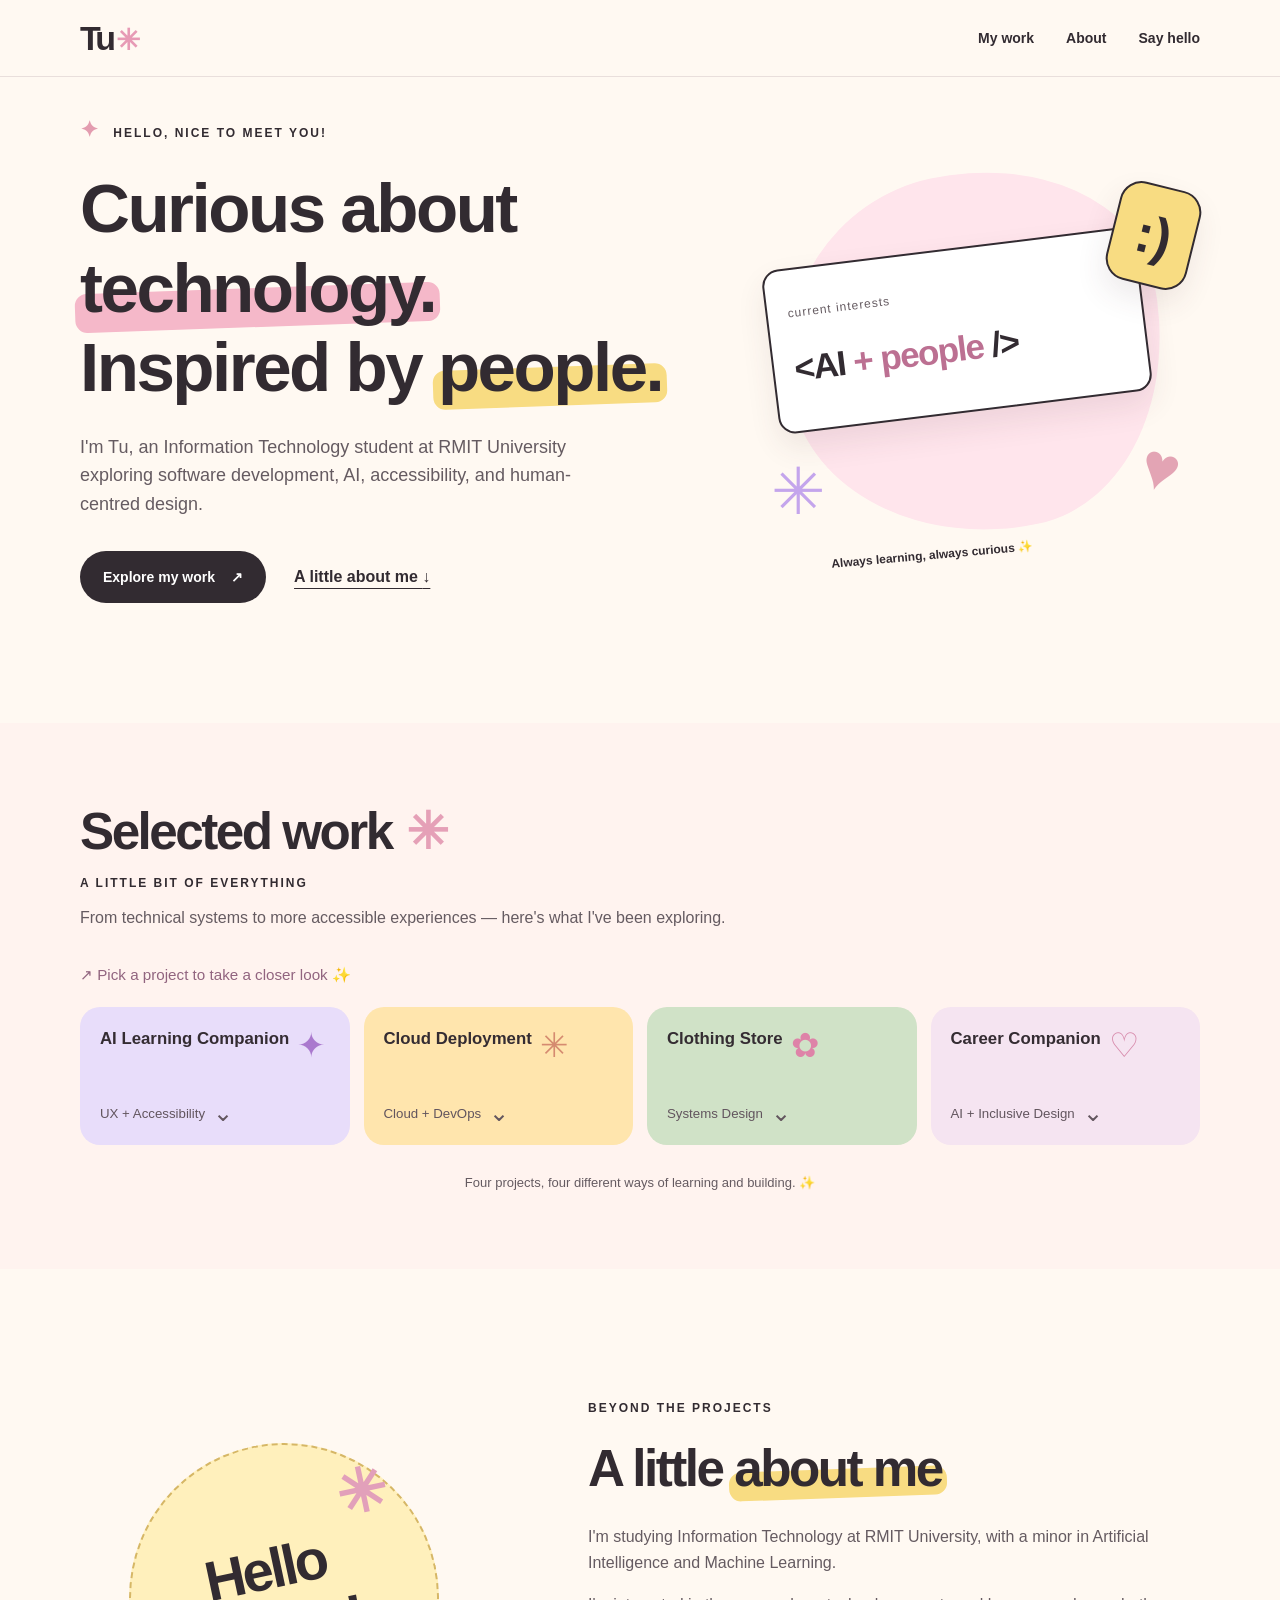
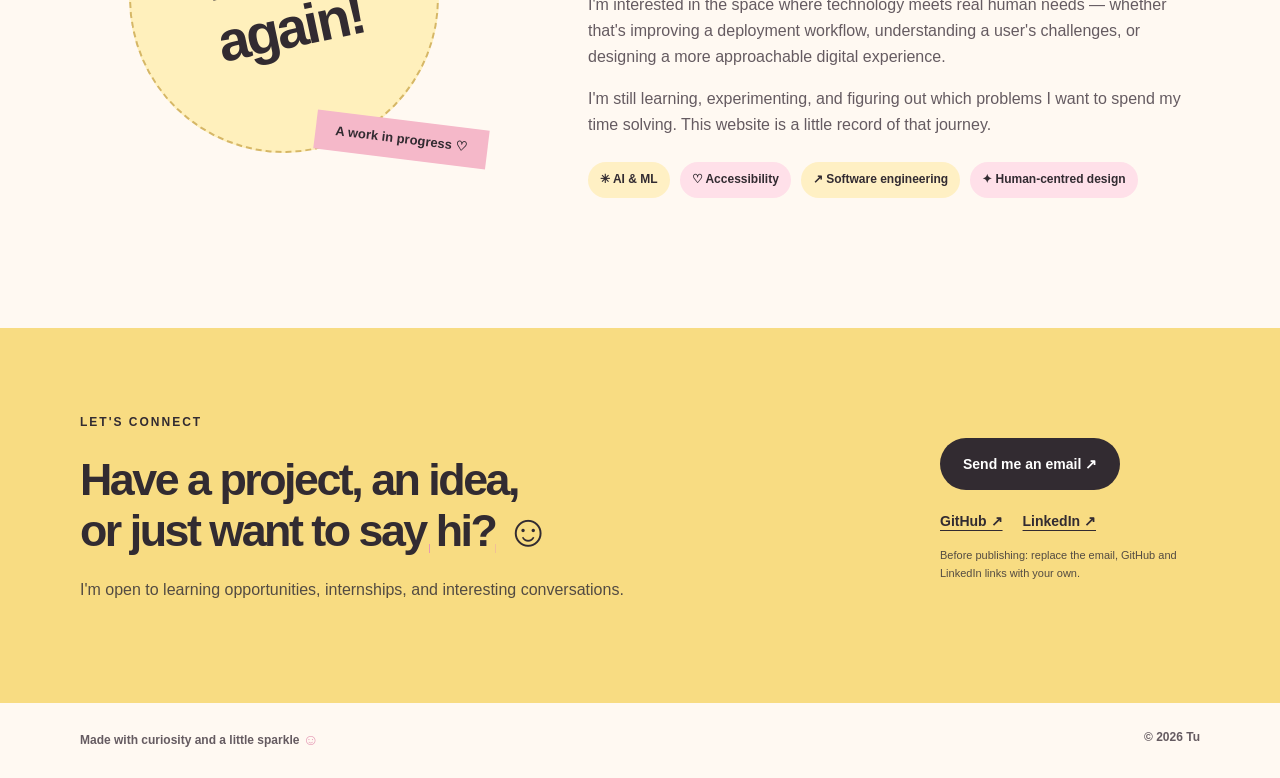
==== commit 51ff5b6b: "normalize closing sections and footers" ====
--- a/index.html
+++ b/index.html
@@ -169,7 +169,7 @@
       </div>
     </section>
   </main>
-  <footer class="footer container"><span>Made with curiosity & a little bit of pink ♡</span><span>© <span id="year">2026</span> Tu</span></footer>
+  <footer class="footer container"><span>Made with curiosity and a little sparkle <span class="footer-symbol" aria-hidden="true">☺</span></span><span>© <span id="year">2026</span> Tu</span></footer>
   <a class="home-to-top" href="#top" aria-label="Back to top" title="Back to top">↑</a>
   <script src="scripts/back-to-top.js" defer></script>
 </body>
--- a/styles/styles.css
+++ b/styles/styles.css
@@ -1232,4 +1232,11 @@
     .project-preview-item .project-body {
         padding: 16px;
     }
+}
+
+/* Personalised footer signatures */
+.footer-symbol {
+    font-size: 1.3em;
+    color: #e69cb6;
+    vertical-align: -.04em;
 }
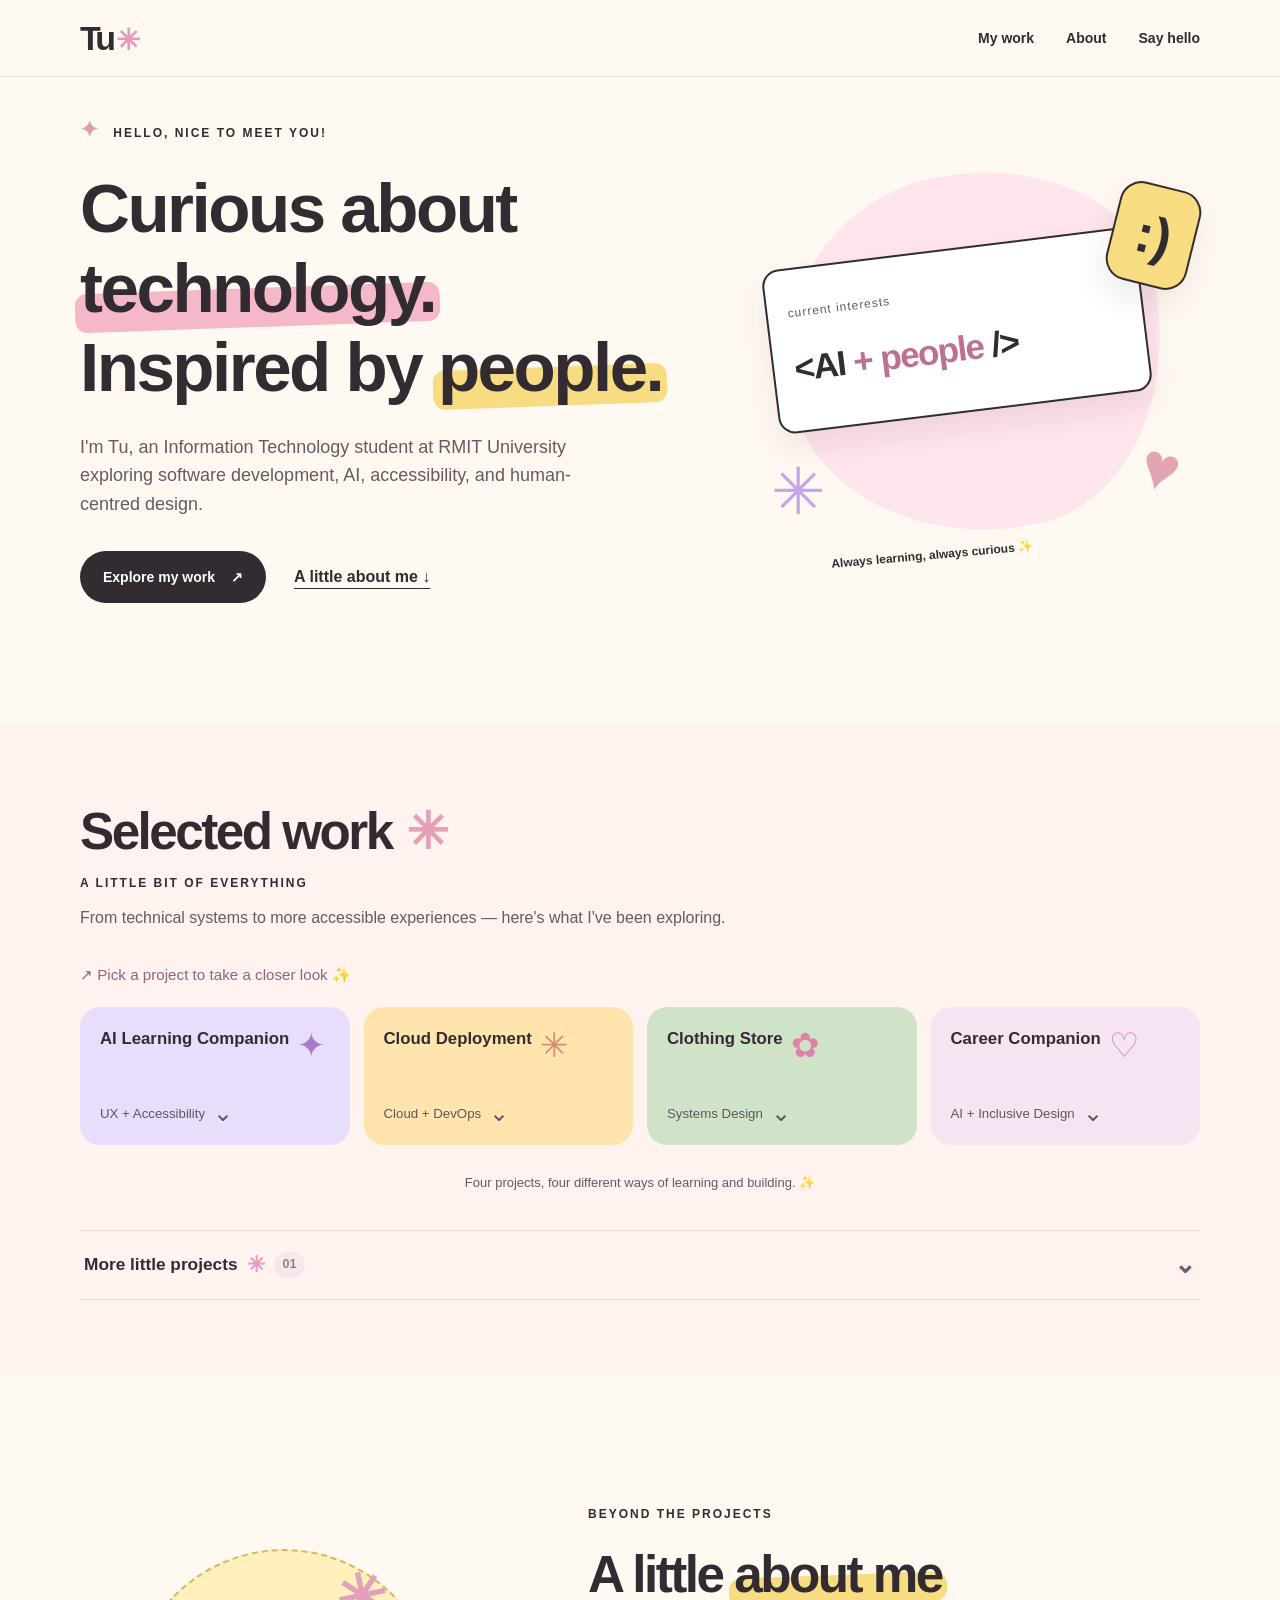
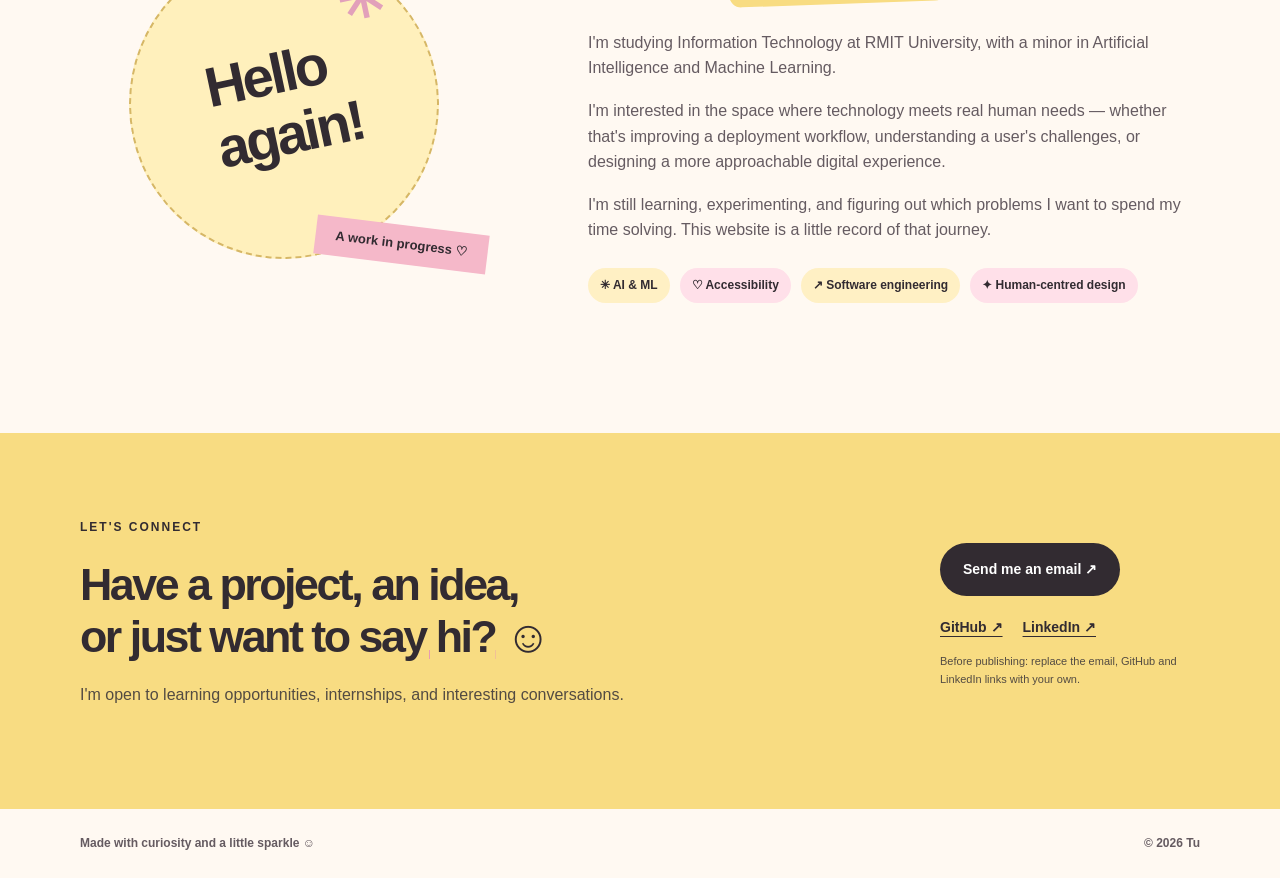
==== commit ed30be0c: "add beaute damies page and its style, changing index and common styles.css files" ====
--- a/index.html
+++ b/index.html
@@ -137,6 +137,12 @@
           </div>
         </div>
         <p class="work-footnote">Four projects, four different ways of learning and building. ✨</p>
+        <details class="more-projects" id="more-projects">
+          <summary class="more-projects-toggle"><span class="more-projects-label">More little projects <span class="more-projects-asterisk" aria-hidden="true">✳</span> <span class="more-projects-count">01</span></span><span class="more-projects-chevron" aria-hidden="true">⌄</span></summary>
+          <div class="more-projects-content">
+            <a class="beaute-mini-card" href="pages/beaute-damies.html"><span class="beaute-mini-icon" aria-hidden="true">୨୧</span><span class="beaute-mini-copy"><strong>Beauté d’Amies</strong><small>Full-stack beauty e-commerce · Web Programming Studio</small><span class="beaute-mini-action">View case study ↗</span></span><span class="beaute-mini-spark" aria-hidden="true">୨୧</span></a>
+          </div>
+        </details>
       </div>
     </section>
 
--- a/styles/styles.css
+++ b/styles/styles.css
@@ -1234,9 +1234,217 @@
     }
 }
 
-/* Personalised footer signatures */
-.footer-symbol {
-    font-size: 1.3em;
-    color: #e69cb6;
-    vertical-align: -.04em;
+/* More little projects — Beauté d’Amies */
+.more-projects {
+    margin-top: 48px
+}
+
+.more-projects-heading {
+    margin-bottom: 16px
+}
+
+.more-projects-heading h3 {
+    font-size: clamp(23px, 3vw, 30px);
+    margin: 0 0 6px
+}
+
+.more-projects-heading h3 span {
+    color: #c77e68
+}
+
+.more-projects-heading p {
+    margin: 0;
+    color: var(--muted)
+}
+
+.beaute-mini-card {
+    display: flex;
+    align-items: center;
+    gap: 20px;
+    background: #f8e2d5;
+    border: 1px solid #ebc5b2;
+    border-radius: 22px;
+    padding: 22px 26px;
+    color: #352c30;
+    text-decoration: none;
+    transition: transform .2s ease, box-shadow .2s ease
+}
+
+.beaute-mini-card:hover {
+    transform: translateY(-3px);
+    box-shadow: 0 14px 30px #9a625322
+}
+
+.beaute-mini-card:focus-visible {
+    outline: 3px solid #c77e68;
+    outline-offset: 4px
+}
+
+.beaute-mini-icon {
+    background: #fff9f5;
+    border-radius: 16px;
+    display: grid;
+    place-items: center;
+    width: 76px;
+    height: 76px;
+    flex-shrink: 0;
+    color: #c77e68;
+    font-size: 36px
+}
+
+.beaute-mini-copy {
+    display: flex;
+    flex-direction: column;
+    gap: 6px;
+    flex: 1
+}
+
+.beaute-mini-copy strong {
+    font-size: 22px
+}
+
+.beaute-mini-copy small {
+    font-size: 14px;
+    color: #805a50
+}
+
+.beaute-mini-action {
+    color: #885346;
+    font-size: 14px;
+    font-weight: 800;
+    text-decoration: underline;
+    text-underline-offset: 3px
+}
+
+.beaute-mini-spark {
+    font-size: 34px;
+    color: #c77e68
+}
+
+@media(max-width:600px) {
+    .beaute-mini-card {
+        padding: 18px;
+        gap: 12px
+    }
+
+    .beaute-mini-icon {
+        width: 56px;
+        height: 56px;
+        font-size: 27px
+    }
+
+    .beaute-mini-copy strong {
+        font-size: 18px
+    }
+
+    .beaute-mini-spark {
+        display: none
+    }
+}
+
+@media(prefers-reduced-motion:reduce) {
+    .beaute-mini-card {
+        transition: none
+    }
+}
+
+/* More little projects: a quiet, native, keyboard-accessible disclosure row. */
+.more-projects {
+    margin-top: 36px;
+    border-top: 1px solid #e9d8d6;
+    border-bottom: 1px solid #e9d8d6;
+}
+
+.more-projects-toggle {
+    list-style: none;
+    cursor: pointer;
+    display: flex;
+    justify-content: space-between;
+    align-items: center;
+    gap: 12px;
+    padding: 20px 4px;
+    color: #342c32;
+    font-size: 1.08rem;
+    font-weight: 750;
+}
+
+.more-projects-toggle::-webkit-details-marker {
+    display: none;
+}
+
+.more-projects-toggle::marker {
+    content: '';
+}
+
+.more-projects-toggle:hover .more-projects-label {
+    color: #875a78;
+}
+
+.more-projects-toggle:focus-visible {
+    outline: 3px solid #a56a8a;
+    outline-offset: 3px;
+    border-radius: 8px;
+}
+
+.more-projects-label {
+    display: inline-flex;
+    align-items: center;
+    flex-wrap: wrap;
+    gap: 9px;
+}
+
+.more-projects-asterisk {
+    color: #e99bbb;
+    font-size: 1.4rem;
+    line-height: 1;
+}
+
+.more-projects-count {
+    color: #927f88;
+    font-size: .78rem;
+    font-weight: 650;
+    background: #f5e8eb;
+    border-radius: 999px;
+    padding: 3px 9px;
+}
+
+.more-projects-chevron {
+    font-size: 1.6rem;
+    color: #765a68;
+    transition: transform .2s ease;
+    line-height: 1;
+}
+
+.more-projects[open] .more-projects-chevron {
+    transform: rotate(180deg);
+}
+
+.more-projects-content {
+    padding: 0 0 22px;
+}
+
+.more-projects .beaute-mini-card {
+    max-width: 760px;
+    padding: 16px 20px;
+    border-radius: 17px;
+}
+
+.more-projects .beaute-mini-icon {
+    width: 56px;
+    height: 56px;
+    font-size: 28px;
+}
+
+.more-projects .beaute-mini-copy strong {
+    font-size: 18px;
+}
+
+.more-projects .beaute-mini-spark {
+    font-size: 26px;
+}
+
+@media (prefers-reduced-motion: reduce) {
+    .more-projects-chevron {
+        transition: none;
+    }
 }
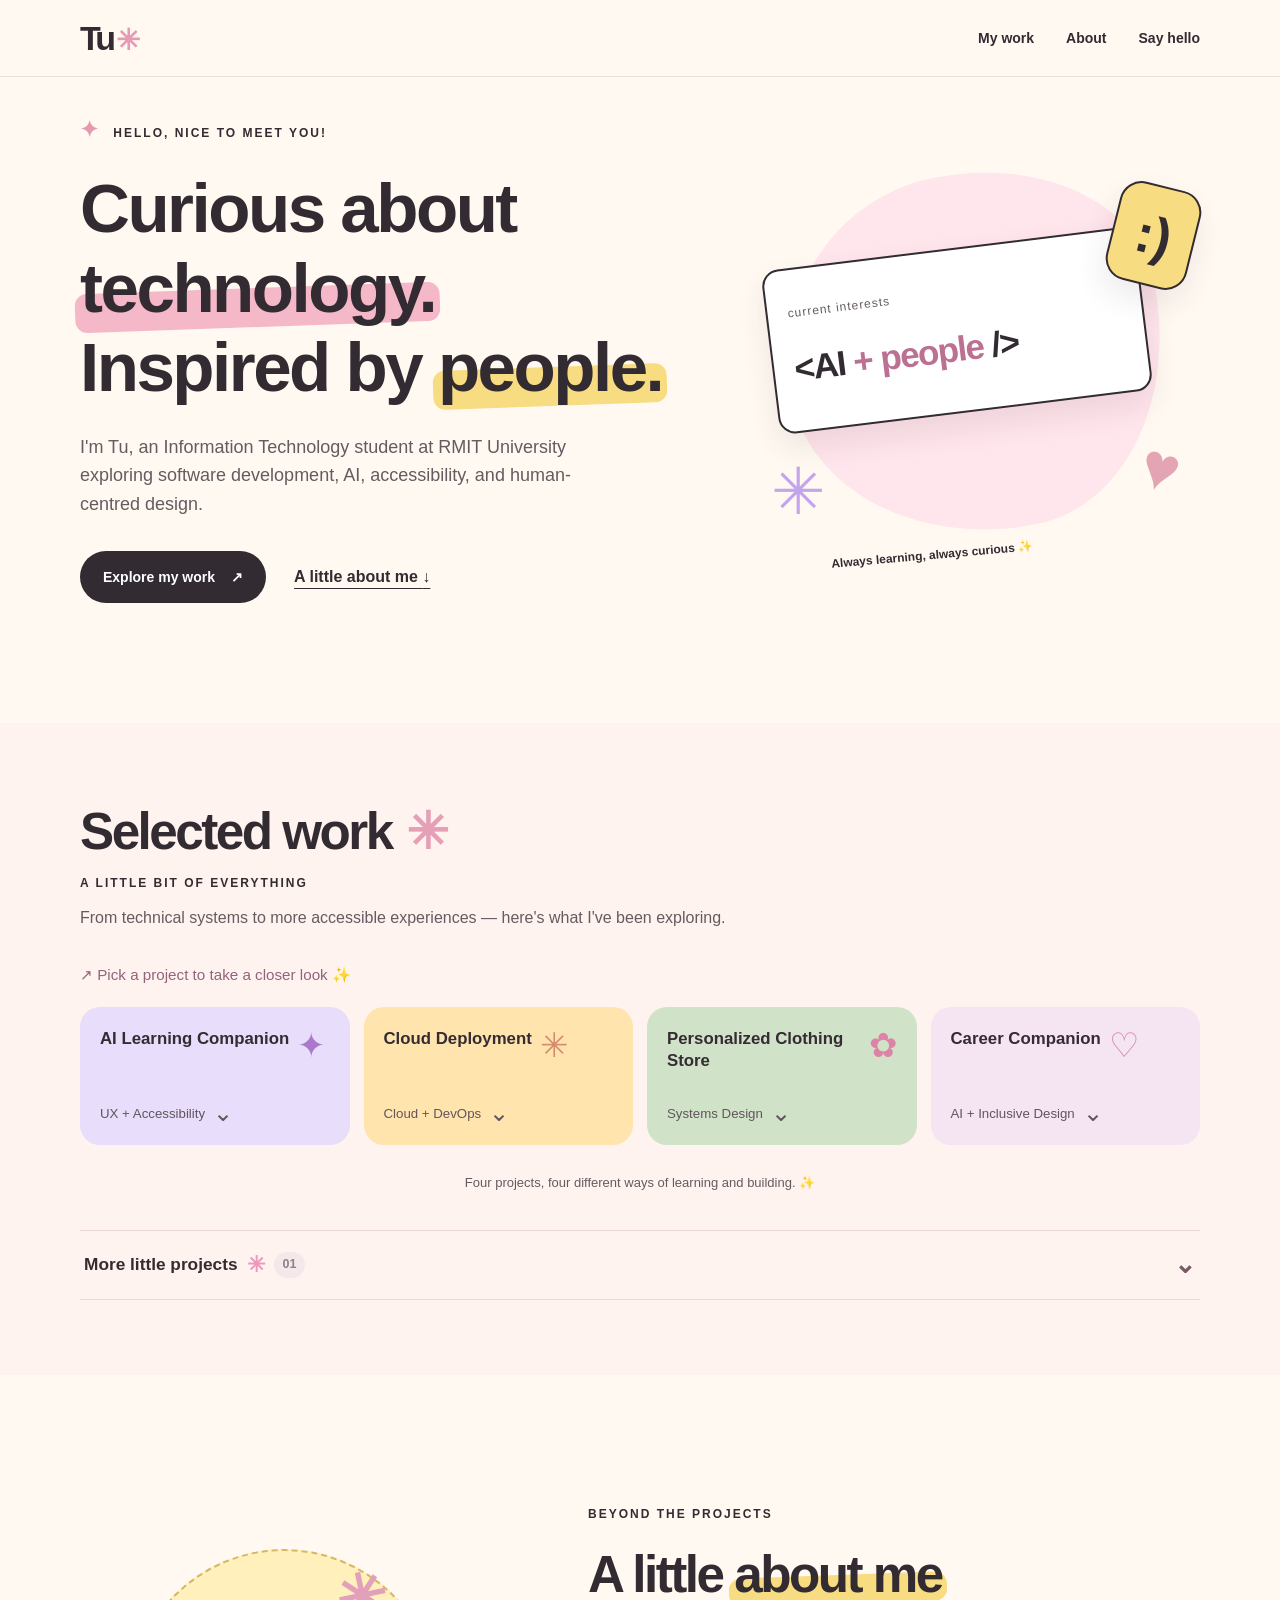
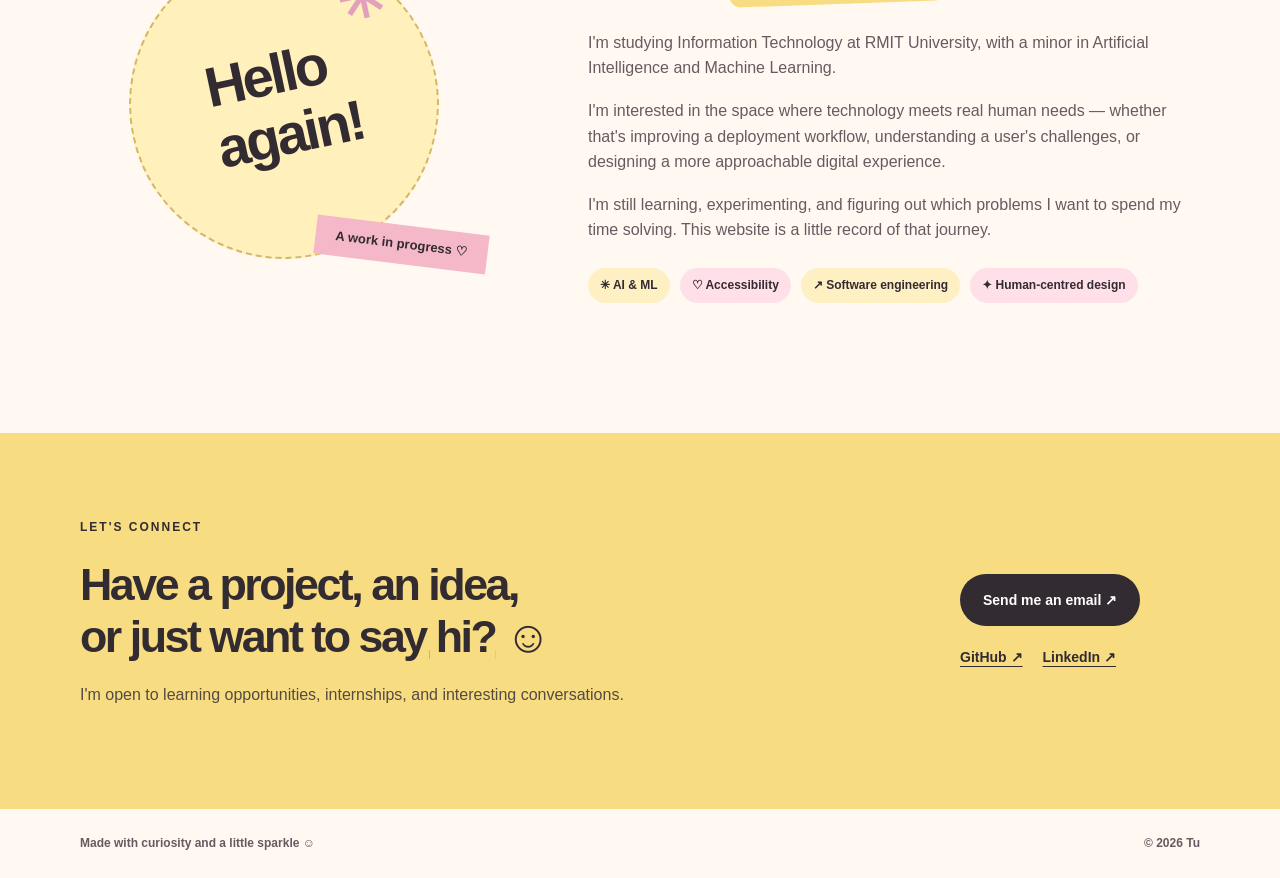
==== commit bdc23a4d: "normalize back to top button color to fit each page color theme" ====
--- a/index.html
+++ b/index.html
@@ -59,7 +59,7 @@
             <span class="tile-bottom"><span>Cloud + DevOps</span><span class="tile-chevron" aria-hidden="true">⌄</span></span>
           </button>
           <button type="button" class="project-tile tile-store" aria-expanded="false" aria-controls="project-preview" data-project="2">
-            <span class="tile-top"><span class="tile-name">Clothing Store</span><span class="tile-symbol" aria-hidden="true">✿</span></span>
+            <span class="tile-top"><span class="tile-name">Personalized Clothing Store</span><span class="tile-symbol" aria-hidden="true">✿</span></span>
             <span class="tile-bottom"><span>Systems Design</span><span class="tile-chevron" aria-hidden="true">⌄</span></span>
           </button>
           <button type="button" class="project-tile tile-career" aria-expanded="false" aria-controls="project-preview" data-project="3">
@@ -168,9 +168,8 @@
           <h2 id="contact-title">Have a project, an idea,<br />or just want to <em>say hi?</em> <span aria-hidden="true">☺</span></h2>
           <p>I'm open to learning opportunities, internships, and interesting conversations.</p>
         </div>
-        <div class="contact-actions"><a class="button button-primary" href="mailto:YOUR_EMAIL@example.com">Send me an email ↗</a>
+        <div class="contact-actions"><a class="button button-primary" href="mailto:vongocthanhtu070201@gmail.com">Send me an email ↗</a>
           <div class="social-links"><a href="https://github.com/TuVo712" target="_blank" rel="noopener noreferrer">GitHub ↗</a><a href="https://www.linkedin.com/" target="_blank" rel="noopener noreferrer">LinkedIn ↗</a></div>
-          <p class="placeholder-warning">Before publishing: replace the email, GitHub and LinkedIn links with your own.</p>
         </div>
       </div>
     </section>
--- a/styles/styles.css
+++ b/styles/styles.css
@@ -1443,6 +1443,25 @@
     font-size: 26px;
 }
 
+
+/* Subtle back-to-top button — homepage */
+
+.home-to-top {
+    width: 44px;
+    height: 44px;
+    background: #FFF9F5;
+    color: #B47A98;
+    border: 1px solid #EAD5DF;
+    box-shadow: 0 3px 12px rgba(90, 60, 75, 0.06);
+}
+
+.home-to-top:hover {
+    background: #F9EAF1;
+    color: #98617F;
+    border-color: #DDAAC4;
+}
+
+
 @media (prefers-reduced-motion: reduce) {
     .more-projects-chevron {
         transition: none;
